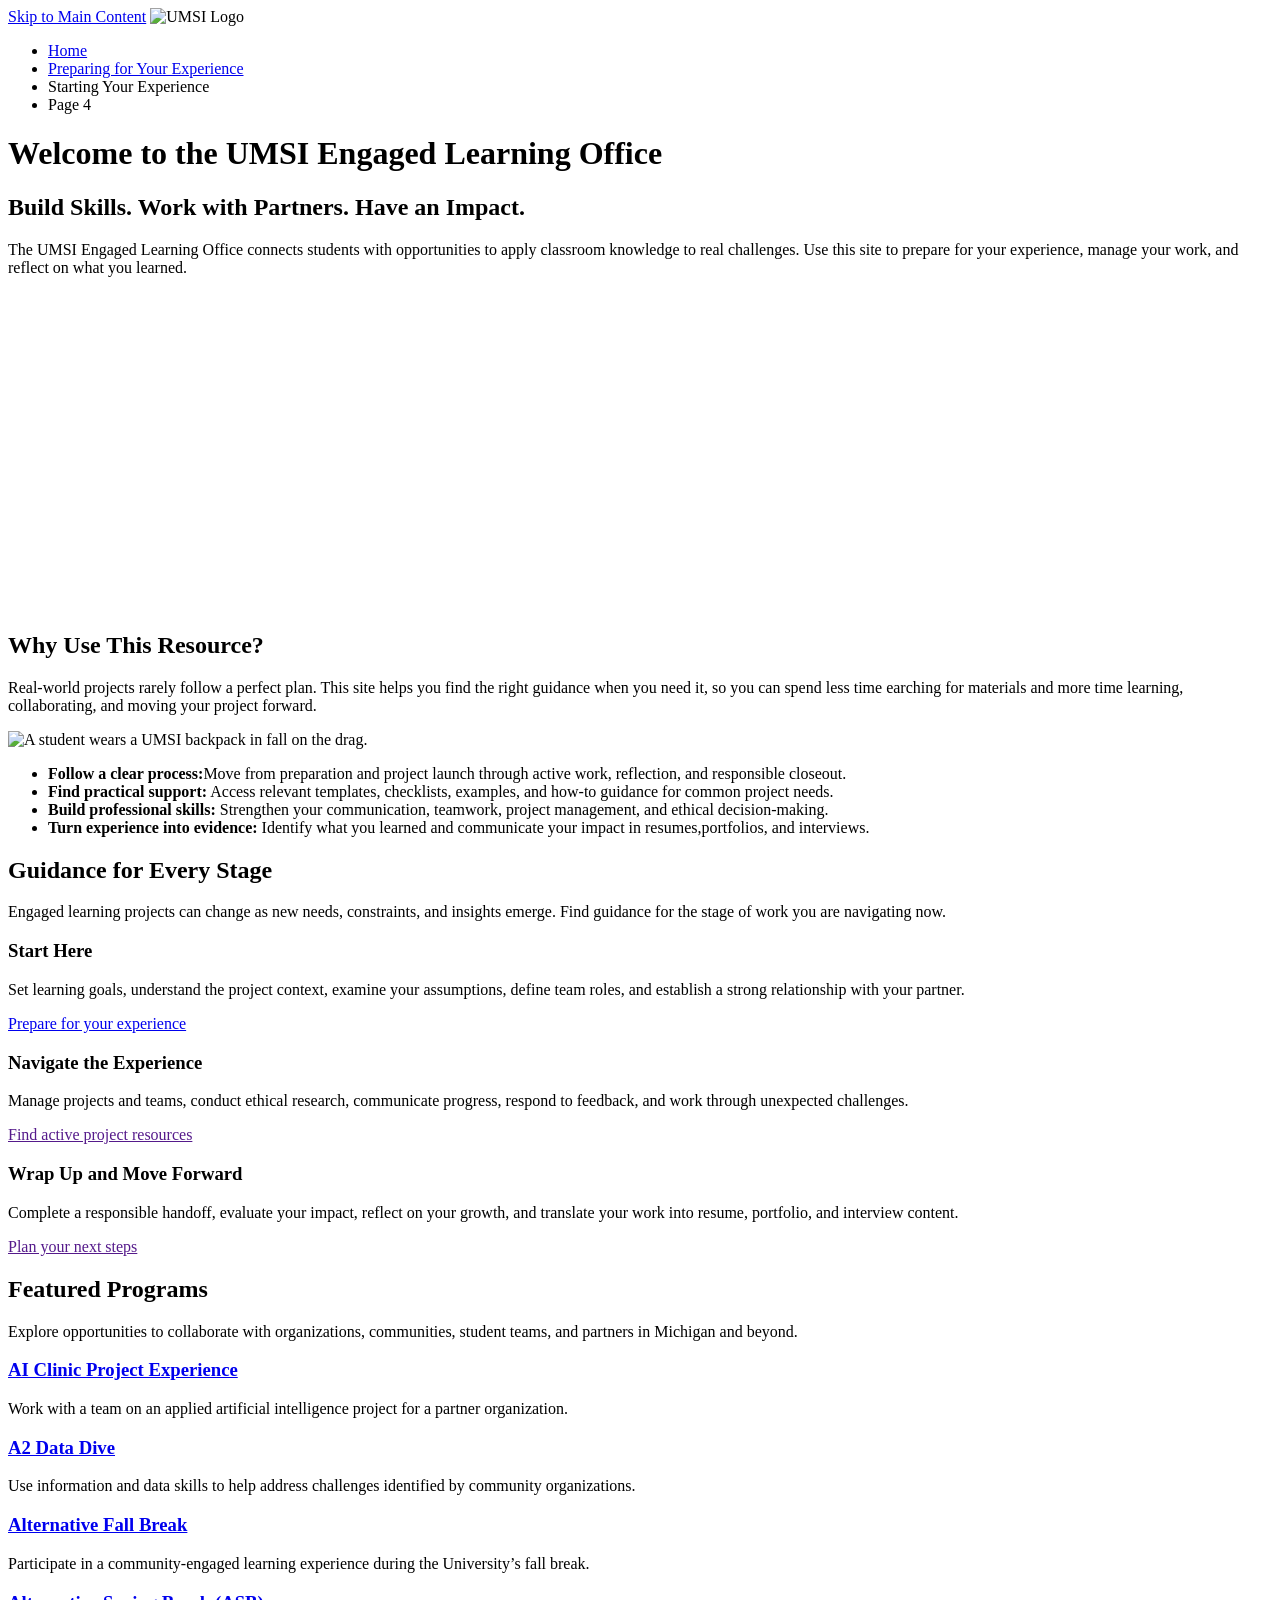
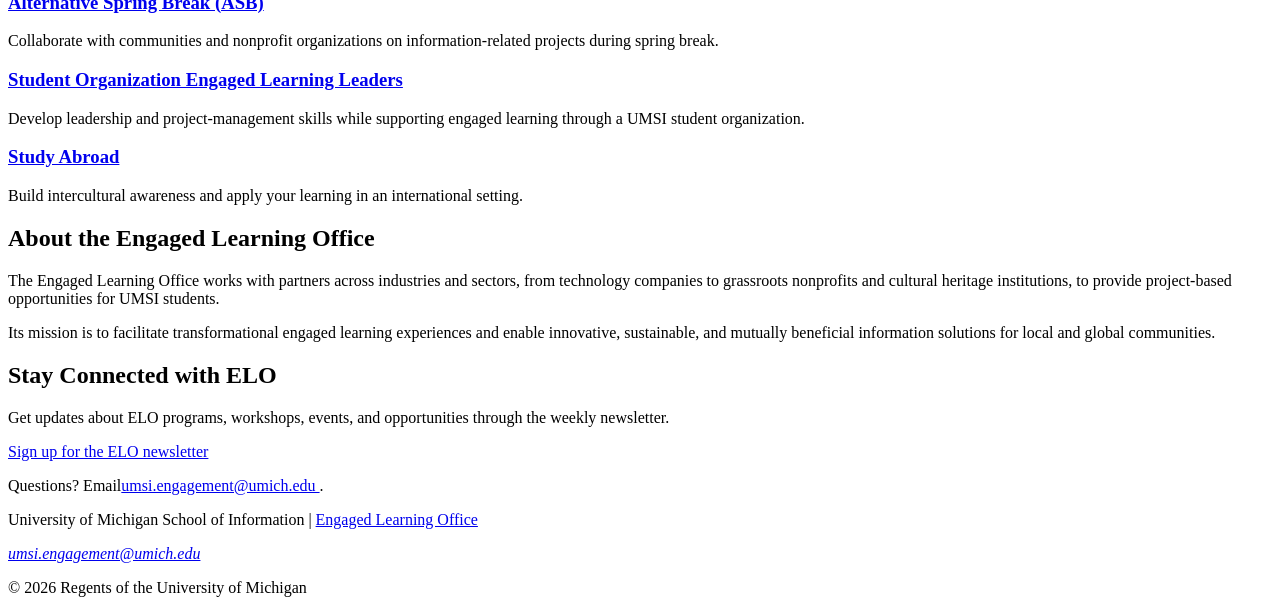
==== index.html @ b78139d1 "Add files via upload" ====
<!DOCTYPE html>
<html lang="en">
<head>
    <meta charset="UTF-8">
    <meta name="viewport" content="width=device-width, initial-scale=1.0">
    <title>Engaged Learning Resources | UMSI</title>

</head>
<body>

    <header>
  <a href = "#main">Skip to Main Content</a>
        <img src="images/UMSI_signature_vertical_informal_solidblue.jpg" alt="UMSI Logo">
        <nav>
            <ul>
                <li><a href = "index.html">Home</a></li>
                <li><a href = "prep.html">Preparing for Your Experience</a></li>
                <li><a>Starting Your Experience</a></li>
                <li><a>Page 4</a></li>
            </ul>
        </nav>
    <h1>Welcome to the UMSI Engaged Learning Office</h1>

    </header>
    <main id="main">
    <section>
      <h2>Build Skills. Work with Partners. Have an Impact.</h2>
      <p>
       The UMSI Engaged Learning Office connects students with opportunities to apply classroom knowledge to real challenges. Use this site to prepare for your experience, manage your work, and reflect on what you learned.
      </p>

      <iframe width="560px" height="315px" src="https://www.youtube.com/embed/81ZO9RfIJEQ?si=tBp82YWZMl1u7CVS" title="YouTube video player" frameborder="0" allow="accelerometer; autoplay; clipboard-write; encrypted-media; gyroscope; picture-in-picture; web-share" referrerpolicy="strict-origin-when-cross-origin" allowfullscreen></iframe>
         <!-- Note: this iframe might cause an Axe ARIA error - that's not on you that's on YouTube! -->
    </section>

<section>
    <h2>Why Use This Resource?</h2>

    <p>Real-world projects rarely follow a perfect plan. This site helps you find the right guidance when you need it, so you can spend less time earching for materials and more time learning, collaborating, and moving your project forward.
    </p>
        <img src="images/UMSI_CampusFall_UMSIBackpack_02.jpg" alt="A student wears a UMSI backpack in fall on the drag.">
    <ul>
        <li><strong>Follow a clear process:</strong>Move from preparation and project launch through active work, reflection, and responsible closeout.</li>
        <li><strong>Find practical support:</strong> Access relevant templates, checklists, examples, and how-to guidance for common project needs.</li>
        <li><strong>Build professional skills:</strong> Strengthen your communication, teamwork, project management, and ethical decision-making.</li>
        <li><strong>Turn experience into evidence:</strong> Identify what you learned and communicate your impact in resumes,portfolios, and interviews.</li>
    </ul>
</section>

 <section>
    <h2>Guidance for Every Stage</h2>
    <p>Engaged learning projects can change as new needs, constraints, and insights emerge. Find guidance for the stage of work you are navigating <srong>now.</strong></p>
    <article>
      <h3>Start Here</h3>
      <p>Set learning goals, understand the project context, examine your assumptions, define team roles, and establish a strong relationship with your partner.</p>
      <a href="prep.html">Prepare for your experience</a>
    </article>

    <article>
      <h3>Navigate the Experience</h3>
      <p>Manage projects and teams, conduct ethical research, communicate progress, respond to feedback, and work through unexpected challenges.</p>
      <a href="">Find active project resources</a>
    </article>

    <article>
      <h3>Wrap Up and Move Forward</h3>
      <p>Complete a responsible handoff, evaluate your impact, reflect on your growth, and translate your work into resume, portfolio, and interview content.</p>
      <a href="">Plan your next steps</a>
    </article>
  </section>

   <section>
    <h2>Featured Programs</h2>
    <p>Explore opportunities to collaborate with organizations, communities, student teams, and partners in Michigan and beyond.</p>
    <article>
    <h3><a href="https://mcompass.umich.edu/_portal/tds-program-brochure?programid=12810">AI Clinic Project Experience</a></h3>
    <p>Work with a team on an applied artificial intelligence project for a partner organization.</p>
    </article>

    <article>
    <h3><a href="https://mcompass.umich.edu/_portal/tds-program-brochure?programid=12556">A2 Data Dive</a></h3>
    <p>Use information and data skills to help address challenges identified by community organizations.</p>
    </article>

     <article>
      <h3><a href="https://mcompass.umich.edu/_portal/tds-program-brochure?programid=11297">Alternative Fall Break</a></h3>
      <p>Participate in a community-engaged learning experience during the University’s fall break.</p>
    </article>

    <article>
      <h3><a href="https://mcompass.umich.edu/_portal/tds-program-brochure?programid=10621">Alternative Spring Break (ASB)</a></h3>
       <p>Collaborate with communities and nonprofit organizations on information-related projects during spring break.</p>
    </article>

    <article>
      <h3><a href="https://mcompass.umich.edu/_portal/tds-program-brochure?programid=12294">Student Organization Engaged Learning Leaders</a></h3>
       <p>Develop leadership and project-management skills while supporting engaged learning through a UMSI student organization.</p>
    </article>

    <article>
      <h3><a href="https://www.si.umich.edu/student-life/study-abroad">Study Abroad</a></h3>
      <p>Build intercultural awareness and apply your learning in an international setting. </p>
    </article>
   </section>
  <section>
    <h2>About the Engaged Learning Office</h2>
    <p>The Engaged Learning Office works with partners across industries and sectors, from technology companies to grassroots nonprofits and cultural heritage institutions, to provide project-based opportunities for UMSI students.</p>
    <p>Its mission is to facilitate transformational engaged learning experiences and enable innovative, sustainable, and mutually beneficial information solutions for local and global communities.</p>
  </section>
  <aside>
    <h2>Stay Connected with ELO</h2>
    <p>Get updates about ELO programs, workshops, events, and opportunities through the weekly newsletter.</p>
    <div>
       <a href="https://umsi.info/elo-newsletter"> Sign up for the ELO newsletter</a>
    </div>
    <p>Questions? Email<a href="mailto:umsi.engagement@umich.edu">umsi.engagement@umich.edu </a>.</p>
  </aside>


        <!-- Content taken & modified from UMGPT with the prompt, "Write me a webpage of intro content to help meet the following requirements - this is for the home page": and then pasted in the client objectives & project requirements"
        UMGPT. (2026). UMGPT ( GPT-5.6 Sol September 7th version) [Large language model]. -->
    </main>
    <footer>
        <p>University of Michigan School of Information | <a href="https://www.si.umich.edu/programs/engaged-learning/about-engaged-learning-office">Engaged Learning Office </a></p>
      <address>
        <a href="mailto:umsi.engagement@umich.edu">umsi.engagement@umich.edu</a>
      </address>
      <p>&copy; 2026 Regents of the University of Michigan</p>
    </footer>
</body>
</html>
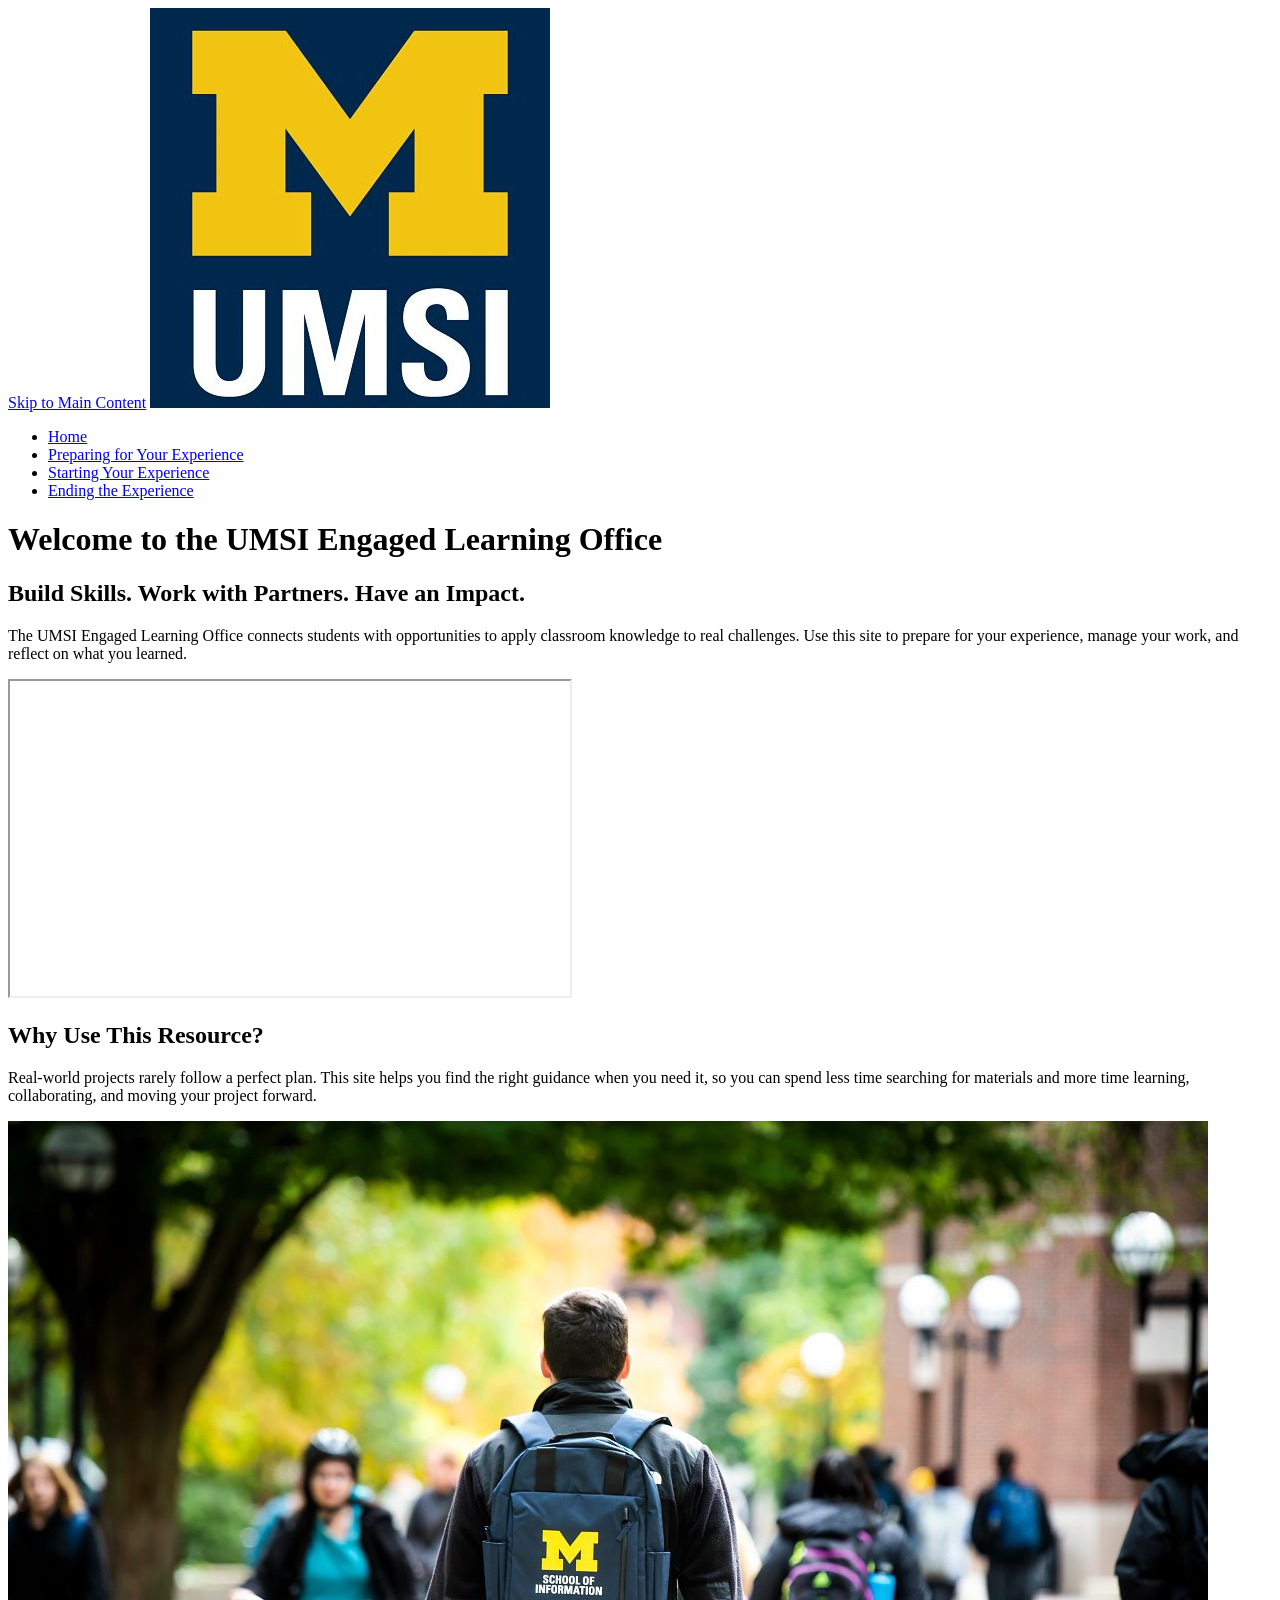
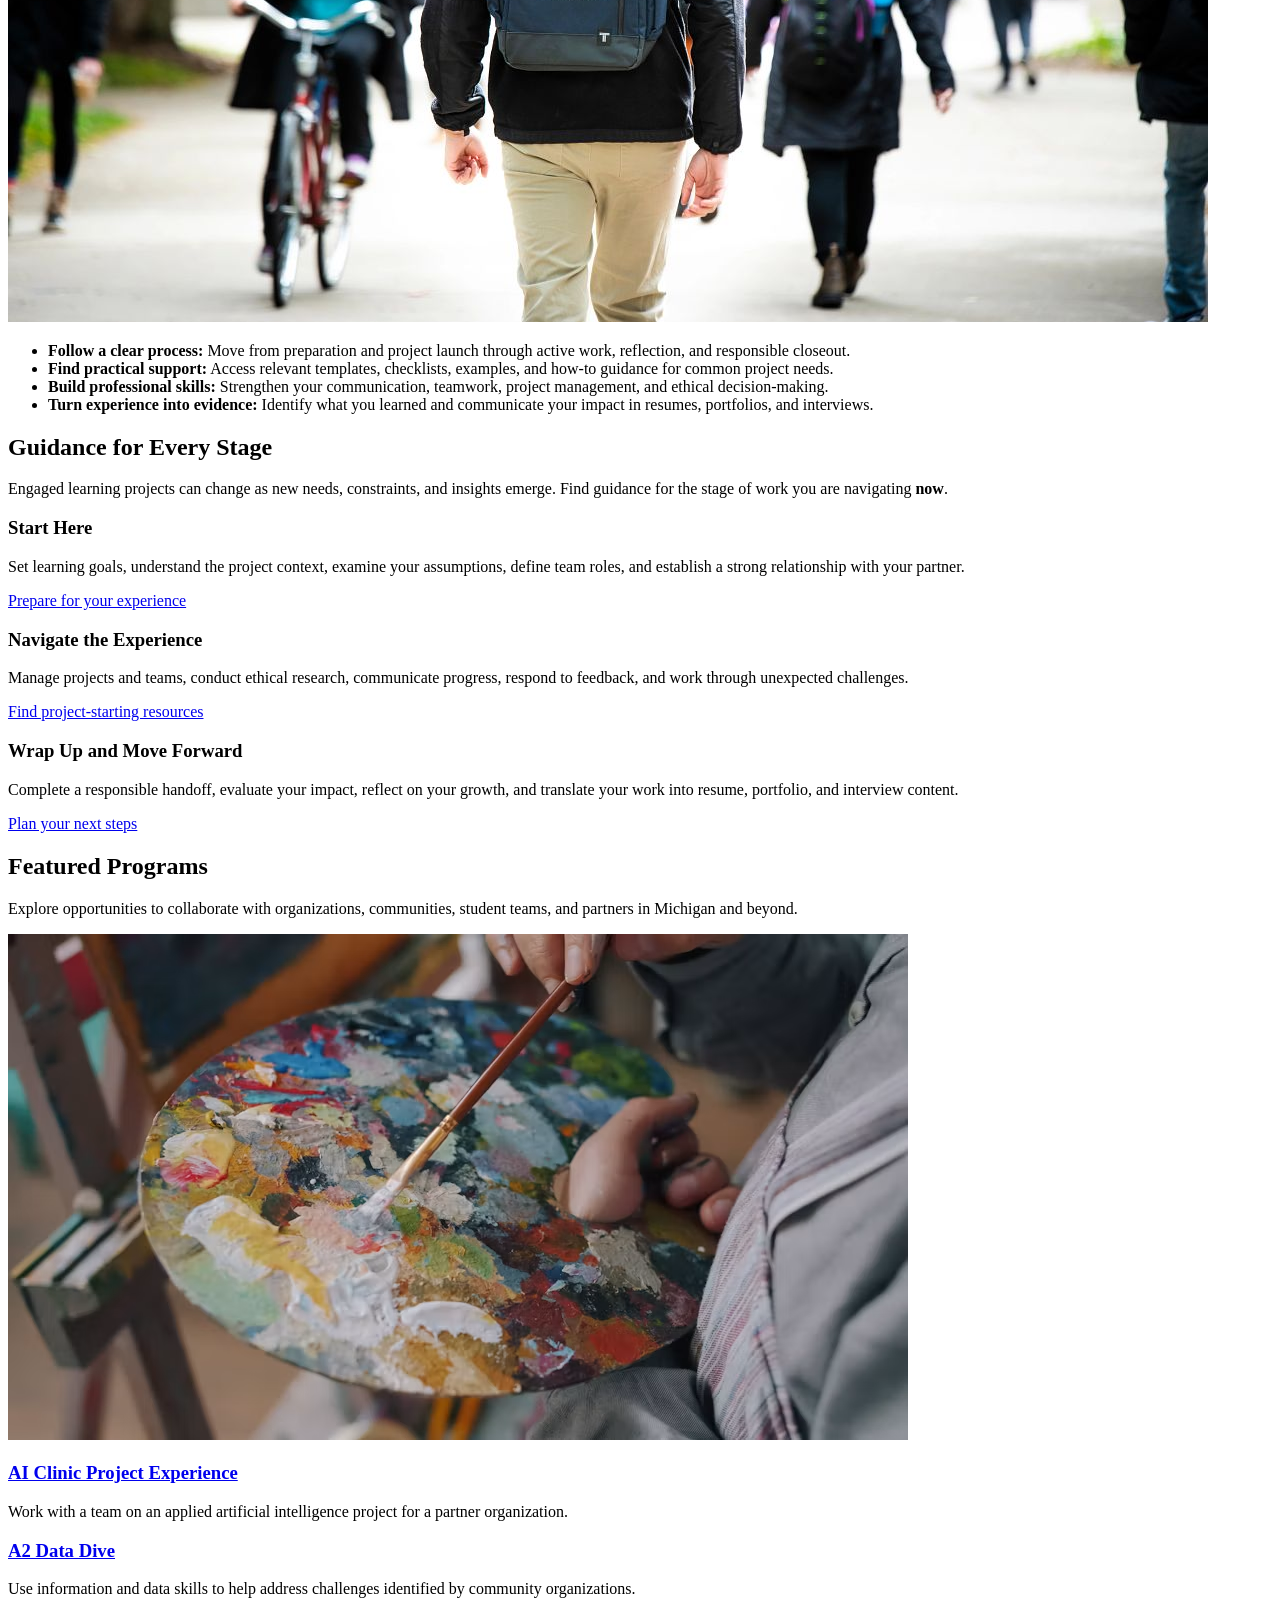
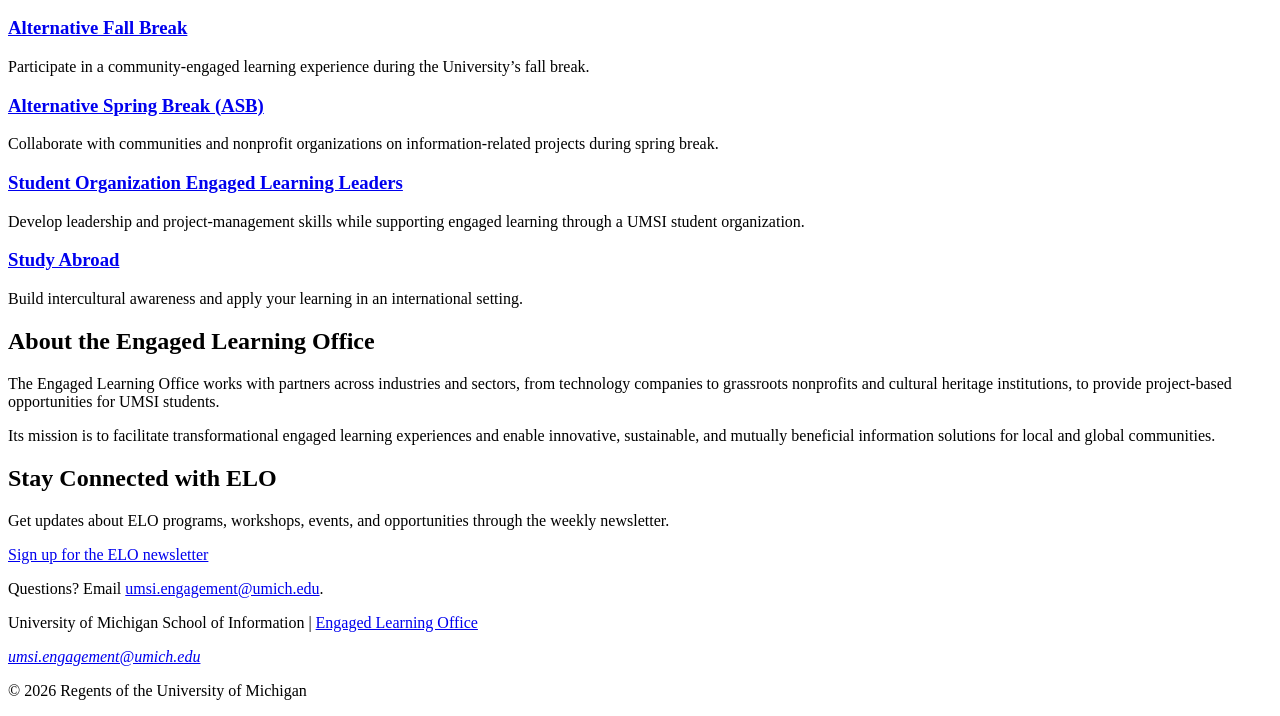
==== commit 8812de51: "Add files via upload" ====
--- a/index.html
+++ b/index.html
@@ -3,23 +3,23 @@
 <head>
     <meta charset="UTF-8">
     <meta name="viewport" content="width=device-width, initial-scale=1.0">
-    <title>Engaged Learning Resources | UMSI</title>
+    <title>My about-engaged-learning-office</title>
 
 </head>
 <body>
 
     <header>
-  <a href = "#main">Skip to Main Content</a>
-        <img src="images/UMSI_signature_vertical_informal_solidblue.jpg" alt="UMSI Logo">
-        <nav>
+        <a href="#main">Skip to Main Content</a>
+        <img src="images/UMSI_signature_vertical_informal_solidblue.jpg" alt="University of Michigan School of Information">
+        <nav aria-label="Primary navigation">
             <ul>
-                <li><a href = "index.html">Home</a></li>
-                <li><a href = "prep.html">Preparing for Your Experience</a></li>
-                <li><a>Starting Your Experience</a></li>
-                <li><a>Page 4</a></li>
+                <li><a href="index.html" aria-current="page">Home</a></li>
+                <li><a href="prep.html">Preparing for Your Experience</a></li>
+                <li><a href="starting.html">Starting Your Experience</a></li>
+                <li><a href="ending.html">Ending the Experience</a></li>
             </ul>
         </nav>
-    <h1>Welcome to the UMSI Engaged Learning Office</h1>
+        <h1>Welcome to the UMSI Engaged Learning Office</h1>
 
     </header>
     <main id="main">
@@ -29,27 +29,27 @@
        The UMSI Engaged Learning Office connects students with opportunities to apply classroom knowledge to real challenges. Use this site to prepare for your experience, manage your work, and reflect on what you learned.
       </p>
 
-      <iframe width="560px" height="315px" src="https://www.youtube.com/embed/81ZO9RfIJEQ?si=tBp82YWZMl1u7CVS" title="YouTube video player" frameborder="0" allow="accelerometer; autoplay; clipboard-write; encrypted-media; gyroscope; picture-in-picture; web-share" referrerpolicy="strict-origin-when-cross-origin" allowfullscreen></iframe>
+      <iframe width="560" height="315" src="https://www.youtube.com/embed/81ZO9RfIJEQ?si=tBp82YWZMl1u7CVS" title="Introduction to engaged learning at UMSI" allow="accelerometer; autoplay; clipboard-write; encrypted-media; gyroscope; picture-in-picture; web-share" referrerpolicy="strict-origin-when-cross-origin" loading="lazy" allowfullscreen></iframe>
          <!-- Note: this iframe might cause an Axe ARIA error - that's not on you that's on YouTube! -->
     </section>
 
 <section>
     <h2>Why Use This Resource?</h2>
 
-    <p>Real-world projects rarely follow a perfect plan. This site helps you find the right guidance when you need it, so you can spend less time earching for materials and more time learning, collaborating, and moving your project forward.
+    <p>Real-world projects rarely follow a perfect plan. This site helps you find the right guidance when you need it, so you can spend less time searching for materials and more time learning, collaborating, and moving your project forward.
     </p>
-        <img src="images/UMSI_CampusFall_UMSIBackpack_02.jpg" alt="A student wears a UMSI backpack in fall on the drag.">
+        <img src="images/UMSI_CampusFall_UMSIBackpack_02.jpg" alt="A student wearing a UMSI backpack walks through campus in the fall.">
     <ul>
-        <li><strong>Follow a clear process:</strong>Move from preparation and project launch through active work, reflection, and responsible closeout.</li>
+        <li><strong>Follow a clear process:</strong> Move from preparation and project launch through active work, reflection, and responsible closeout.</li>
         <li><strong>Find practical support:</strong> Access relevant templates, checklists, examples, and how-to guidance for common project needs.</li>
         <li><strong>Build professional skills:</strong> Strengthen your communication, teamwork, project management, and ethical decision-making.</li>
-        <li><strong>Turn experience into evidence:</strong> Identify what you learned and communicate your impact in resumes,portfolios, and interviews.</li>
+        <li><strong>Turn experience into evidence:</strong> Identify what you learned and communicate your impact in resumes, portfolios, and interviews.</li>
     </ul>
 </section>
 
  <section>
     <h2>Guidance for Every Stage</h2>
-    <p>Engaged learning projects can change as new needs, constraints, and insights emerge. Find guidance for the stage of work you are navigating <srong>now.</strong></p>
+    <p>Engaged learning projects can change as new needs, constraints, and insights emerge. Find guidance for the stage of work you are navigating <strong>now</strong>.</p>
     <article>
       <h3>Start Here</h3>
       <p>Set learning goals, understand the project context, examine your assumptions, define team roles, and establish a strong relationship with your partner.</p>
@@ -59,19 +59,20 @@
     <article>
       <h3>Navigate the Experience</h3>
       <p>Manage projects and teams, conduct ethical research, communicate progress, respond to feedback, and work through unexpected challenges.</p>
-      <a href="">Find active project resources</a>
+      <a href="starting.html">Find project-starting resources</a>
     </article>
 
     <article>
       <h3>Wrap Up and Move Forward</h3>
       <p>Complete a responsible handoff, evaluate your impact, reflect on your growth, and translate your work into resume, portfolio, and interview content.</p>
-      <a href="">Plan your next steps</a>
+      <a href="ending.html">Plan your next steps</a>
     </article>
   </section>
 
    <section>
     <h2>Featured Programs</h2>
     <p>Explore opportunities to collaborate with organizations, communities, student teams, and partners in Michigan and beyond.</p>
+    <img src="images/paint.png" alt="A person mixing colors on a painter's palette.">
     <article>
     <h3><a href="https://mcompass.umich.edu/_portal/tds-program-brochure?programid=12810">AI Clinic Project Experience</a></h3>
     <p>Work with a team on an applied artificial intelligence project for a partner organization.</p>
@@ -113,12 +114,13 @@
     <div>
        <a href="https://umsi.info/elo-newsletter"> Sign up for the ELO newsletter</a>
     </div>
-    <p>Questions? Email<a href="mailto:umsi.engagement@umich.edu">umsi.engagement@umich.edu </a>.</p>
+    <p>Questions? Email <a href="mailto:umsi.engagement@umich.edu">umsi.engagement@umich.edu</a>.</p>
   </aside>
 
 
         <!-- Content taken & modified from UMGPT with the prompt, "Write me a webpage of intro content to help meet the following requirements - this is for the home page": and then pasted in the client objectives & project requirements"
         UMGPT. (2026). UMGPT ( GPT-5.6 Sol September 7th version) [Large language model]. -->
+        <!-- Navigation, accessibility, and copy edits completed with assistance from OpenAI Codex (GPT-5), September 10, 2026. -->
     </main>
     <footer>
         <p>University of Michigan School of Information | <a href="https://www.si.umich.edu/programs/engaged-learning/about-engaged-learning-office">Engaged Learning Office </a></p>
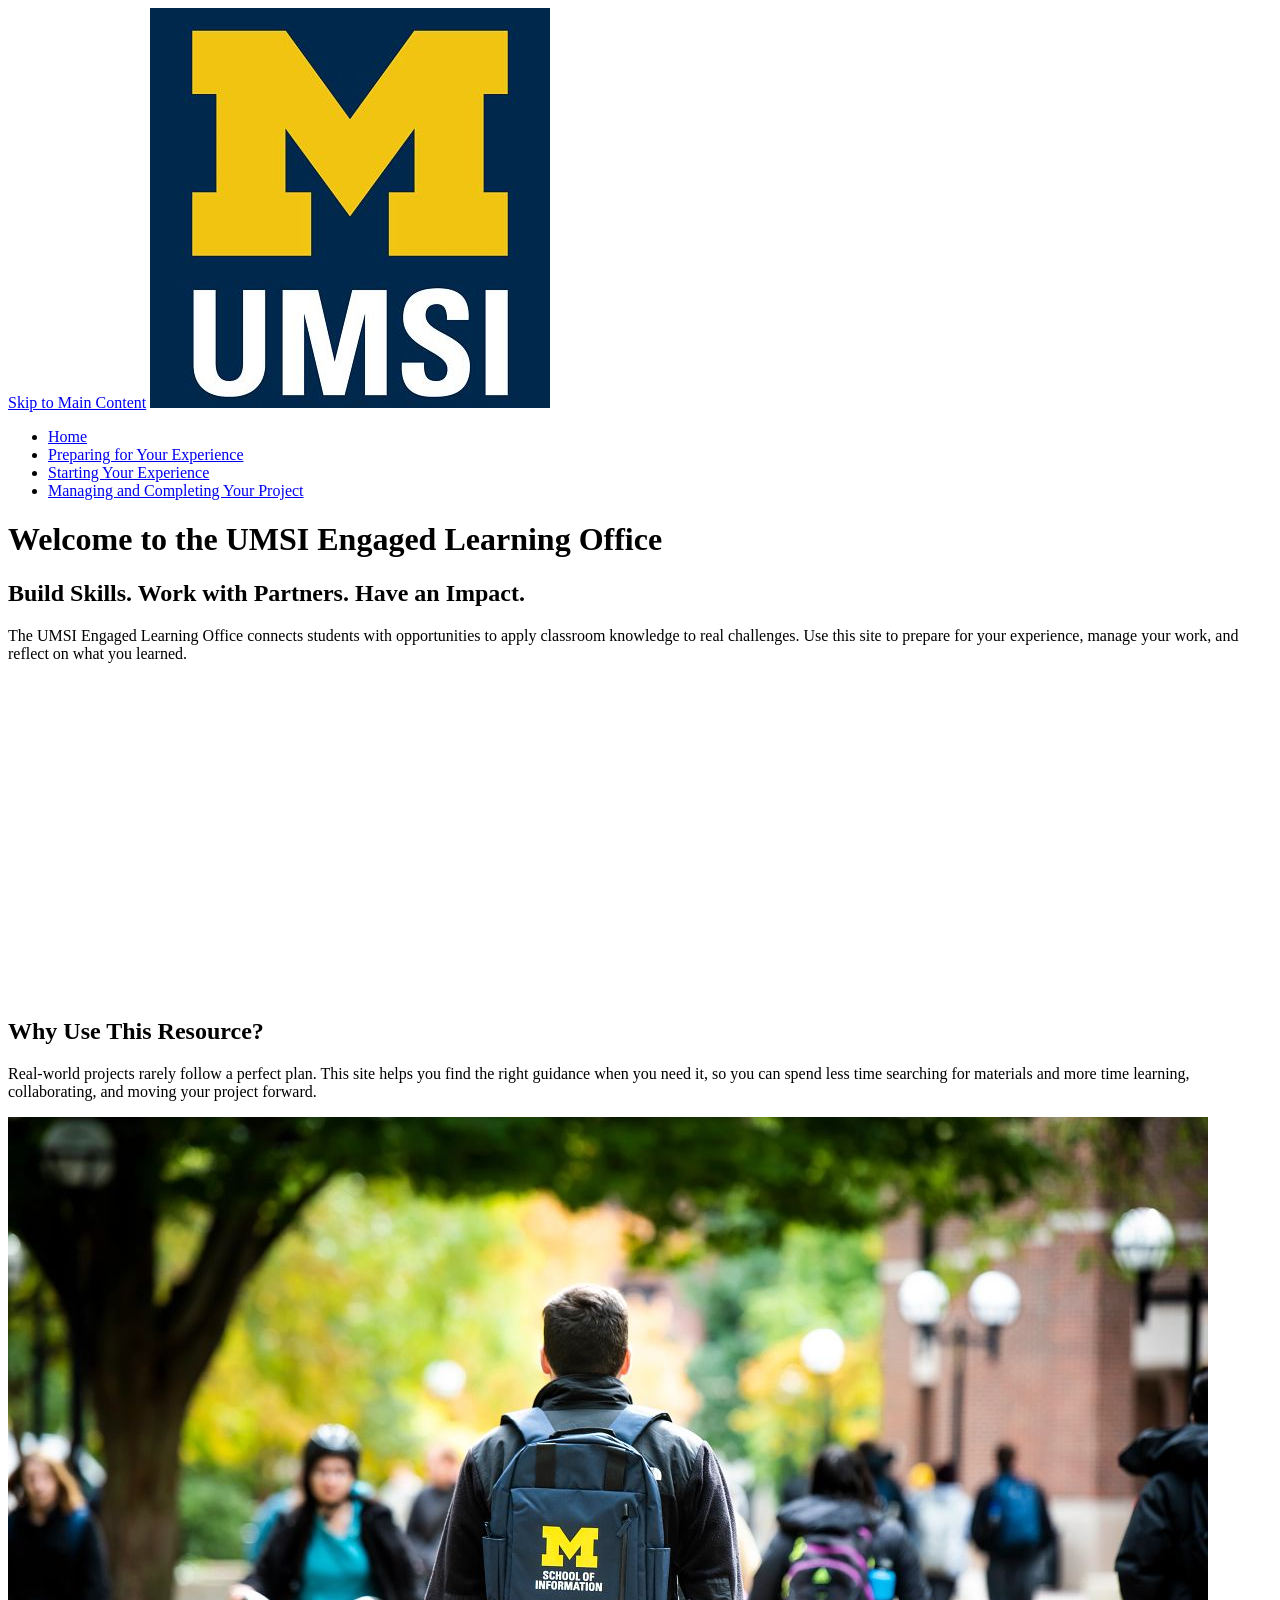
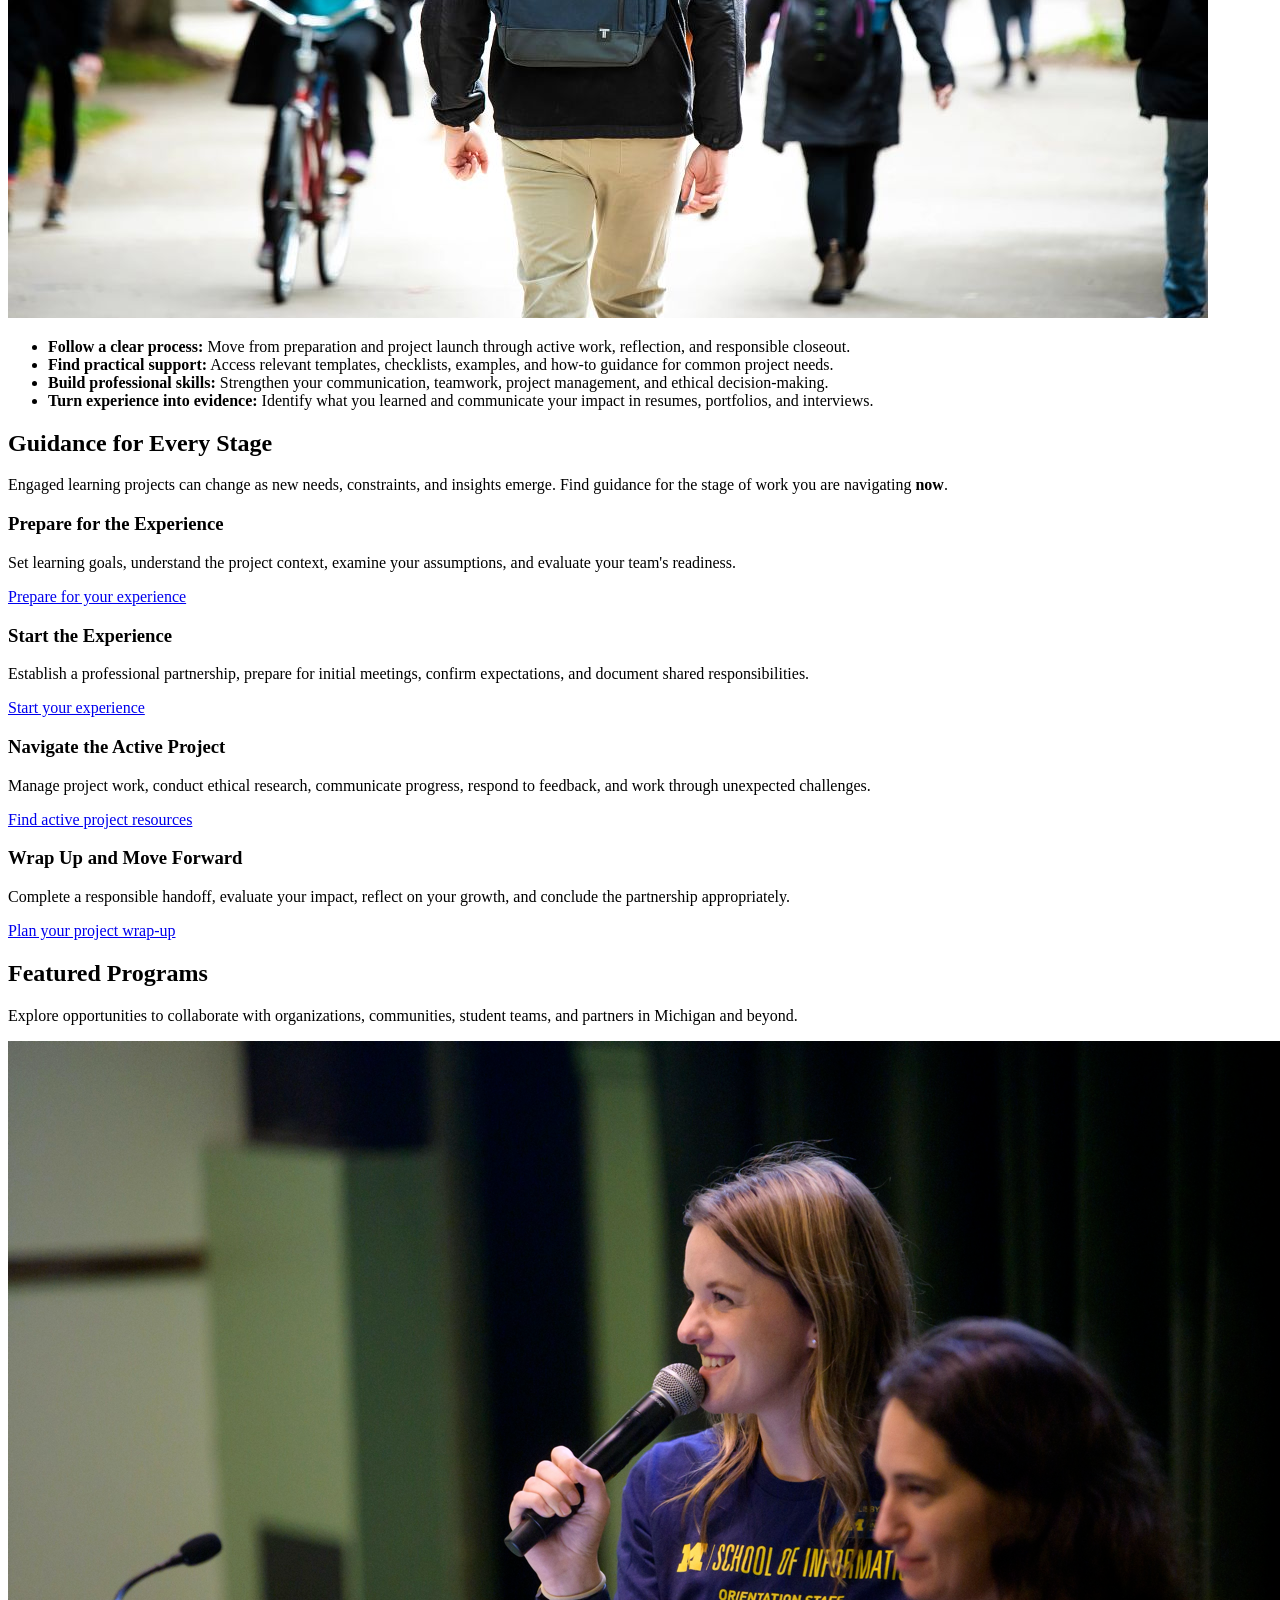
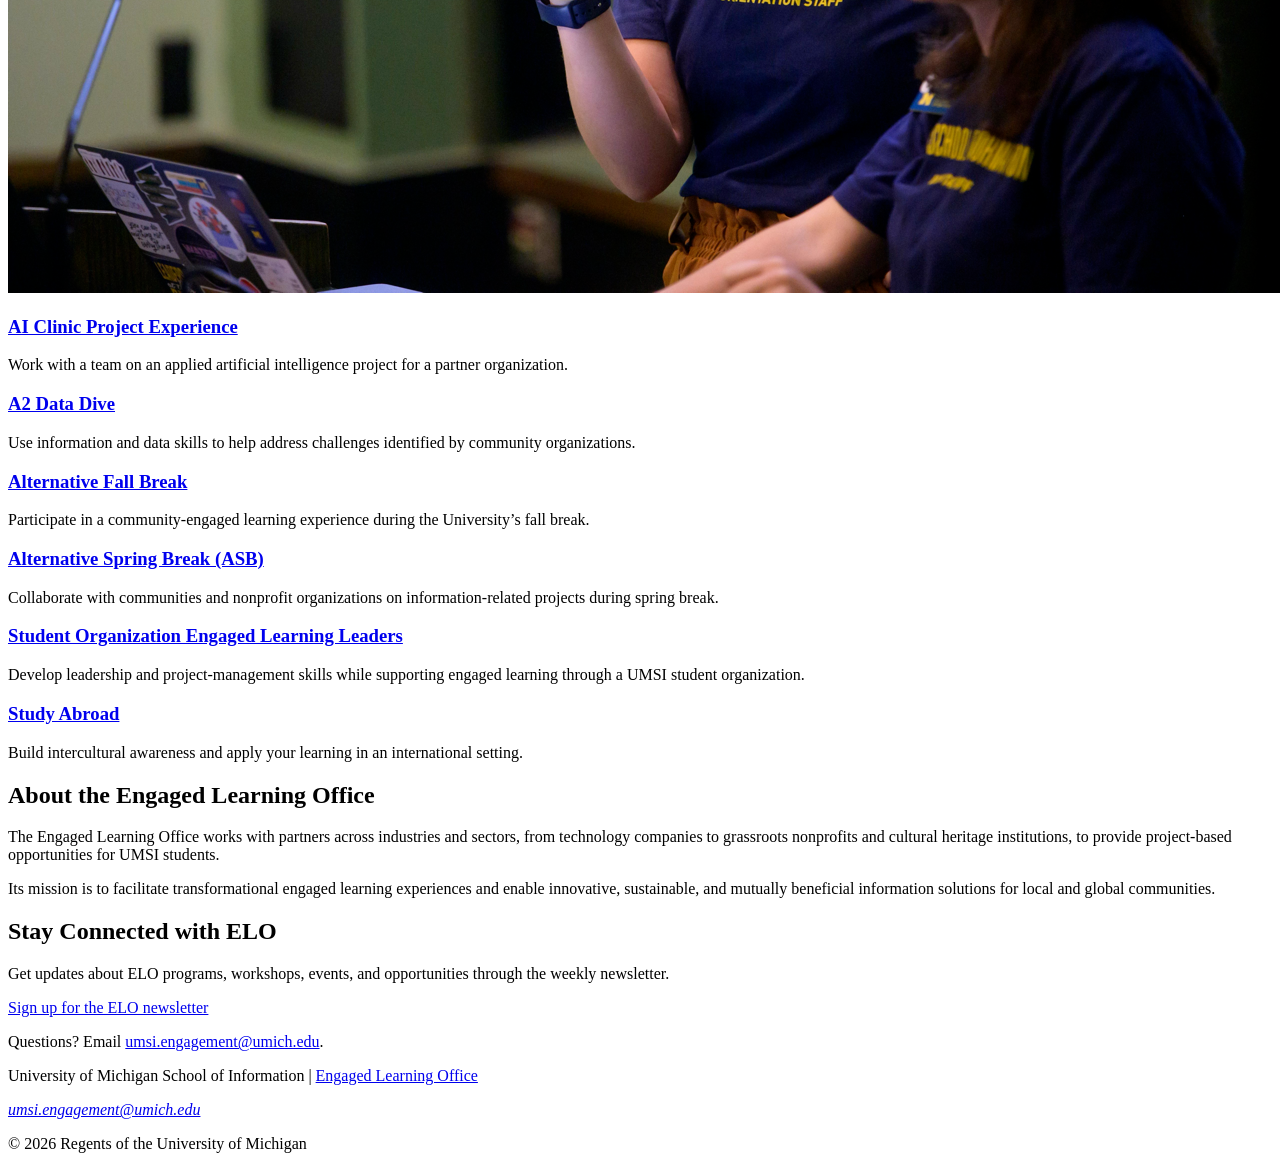
==== commit 393f7171: "Add files via upload" ====
--- a/index.html
+++ b/index.html
@@ -3,23 +3,23 @@
 <head>
     <meta charset="UTF-8">
     <meta name="viewport" content="width=device-width, initial-scale=1.0">
-    <title>My about-engaged-learning-office</title>
+    <title>Engaged Learning Resources | UMSI</title>
 
 </head>
 <body>
 
     <header>
-        <a href="#main">Skip to Main Content</a>
-        <img src="images/UMSI_signature_vertical_informal_solidblue.jpg" alt="University of Michigan School of Information">
-        <nav aria-label="Primary navigation">
+  <a href = "#main">Skip to Main Content</a>
+        <img src="images/UMSI_signature_vertical_informal_solidblue.jpg" alt="UMSI Logo">
+        <nav>
             <ul>
-                <li><a href="index.html" aria-current="page">Home</a></li>
-                <li><a href="prep.html">Preparing for Your Experience</a></li>
-                <li><a href="starting.html">Starting Your Experience</a></li>
-                <li><a href="ending.html">Ending the Experience</a></li>
+                <li><a href = "index.html">Home</a></li>
+                <li><a href = "prep.html">Preparing for Your Experience</a></li>
+                <li><a href = "start.html">Starting Your Experience</a></li>
+                <li><a href = "during.html">Managing and Completing Your Project</a></li>
             </ul>
         </nav>
-        <h1>Welcome to the UMSI Engaged Learning Office</h1>
+    <h1>Welcome to the UMSI Engaged Learning Office</h1>
 
     </header>
     <main id="main">
@@ -29,7 +29,7 @@
        The UMSI Engaged Learning Office connects students with opportunities to apply classroom knowledge to real challenges. Use this site to prepare for your experience, manage your work, and reflect on what you learned.
       </p>
 
-      <iframe width="560" height="315" src="https://www.youtube.com/embed/81ZO9RfIJEQ?si=tBp82YWZMl1u7CVS" title="Introduction to engaged learning at UMSI" allow="accelerometer; autoplay; clipboard-write; encrypted-media; gyroscope; picture-in-picture; web-share" referrerpolicy="strict-origin-when-cross-origin" loading="lazy" allowfullscreen></iframe>
+      <iframe width="560px" height="315px" src="https://www.youtube.com/embed/81ZO9RfIJEQ?si=tBp82YWZMl1u7CVS" title="YouTube video player" frameborder="0" allow="accelerometer; autoplay; clipboard-write; encrypted-media; gyroscope; picture-in-picture; web-share" referrerpolicy="strict-origin-when-cross-origin" allowfullscreen></iframe>
          <!-- Note: this iframe might cause an Axe ARIA error - that's not on you that's on YouTube! -->
     </section>
 
@@ -38,7 +38,7 @@
 
     <p>Real-world projects rarely follow a perfect plan. This site helps you find the right guidance when you need it, so you can spend less time searching for materials and more time learning, collaborating, and moving your project forward.
     </p>
-        <img src="images/UMSI_CampusFall_UMSIBackpack_02.jpg" alt="A student wearing a UMSI backpack walks through campus in the fall.">
+        <img src="images/UMSI_CampusFall_UMSIBackpack_02.jpg" alt="A student wears a UMSI backpack in fall on the drag.">
     <ul>
         <li><strong>Follow a clear process:</strong> Move from preparation and project launch through active work, reflection, and responsible closeout.</li>
         <li><strong>Find practical support:</strong> Access relevant templates, checklists, examples, and how-to guidance for common project needs.</li>
@@ -50,29 +50,39 @@
  <section>
     <h2>Guidance for Every Stage</h2>
     <p>Engaged learning projects can change as new needs, constraints, and insights emerge. Find guidance for the stage of work you are navigating <strong>now</strong>.</p>
-    <article>
-      <h3>Start Here</h3>
-      <p>Set learning goals, understand the project context, examine your assumptions, define team roles, and establish a strong relationship with your partner.</p>
-      <a href="prep.html">Prepare for your experience</a>
-    </article>
 
     <article>
-      <h3>Navigate the Experience</h3>
-      <p>Manage projects and teams, conduct ethical research, communicate progress, respond to feedback, and work through unexpected challenges.</p>
-      <a href="starting.html">Find project-starting resources</a>
-    </article>
+    <h3>Prepare for the Experience</h3>
+    <p>Set learning goals, understand the project context, examine your assumptions, and evaluate your team's readiness.</p>
+    <a href="prep.html">Prepare for your experience</a>
+  </article>
 
-    <article>
-      <h3>Wrap Up and Move Forward</h3>
-      <p>Complete a responsible handoff, evaluate your impact, reflect on your growth, and translate your work into resume, portfolio, and interview content.</p>
-      <a href="ending.html">Plan your next steps</a>
-    </article>
+  <article>
+    <h3>Start the Experience</h3>
+    <p>Establish a professional partnership, prepare for initial meetings, confirm expectations, and document shared responsibilities.</p>
+    <a href="start.html">Start your experience</a>
+  </article>
+
+  <article>
+    <h3>Navigate the Active Project</h3>
+    <p>Manage project work, conduct ethical research, communicate progress, respond to feedback, and work through unexpected challenges.</p>
+    <a href="during.html#active-project">Find active project resources</a>
+  </article>
+
+  <article>
+    <h3>Wrap Up and Move Forward</h3>
+    <p>Complete a responsible handoff, evaluate your impact, reflect on your growth, and conclude the partnership appropriately.</p>
+    <a href="during.html#project-wrap-up">Plan your project wrap-up</a>
+  </article>
   </section>
 
-   <section>
+   <section id="featured-programs">
     <h2>Featured Programs</h2>
     <p>Explore opportunities to collaborate with organizations, communities, student teams, and partners in Michigan and beyond.</p>
-    <img src="images/paint.png" alt="A person mixing colors on a painter's palette.">
+
+    <img src="images/featured_programs.png" alt="A UMSI member speaks at an event.">
+    <!-- Image alternative text was developed with OpenAI Codex after reviewing the selected images. OpenAI. (2026). Codex [Large language model]. -->
+
     <article>
     <h3><a href="https://mcompass.umich.edu/_portal/tds-program-brochure?programid=12810">AI Clinic Project Experience</a></h3>
     <p>Work with a team on an applied artificial intelligence project for a partner organization.</p>
@@ -117,10 +127,9 @@
     <p>Questions? Email <a href="mailto:umsi.engagement@umich.edu">umsi.engagement@umich.edu</a>.</p>
   </aside>
 
-
         <!-- Content taken & modified from UMGPT with the prompt, "Write me a webpage of intro content to help meet the following requirements - this is for the home page": and then pasted in the client objectives & project requirements"
         UMGPT. (2026). UMGPT ( GPT-5.6 Sol September 7th version) [Large language model]. -->
-        <!-- Navigation, accessibility, and copy edits completed with assistance from OpenAI Codex (GPT-5), September 10, 2026. -->
+
     </main>
     <footer>
         <p>University of Michigan School of Information | <a href="https://www.si.umich.edu/programs/engaged-learning/about-engaged-learning-office">Engaged Learning Office </a></p>
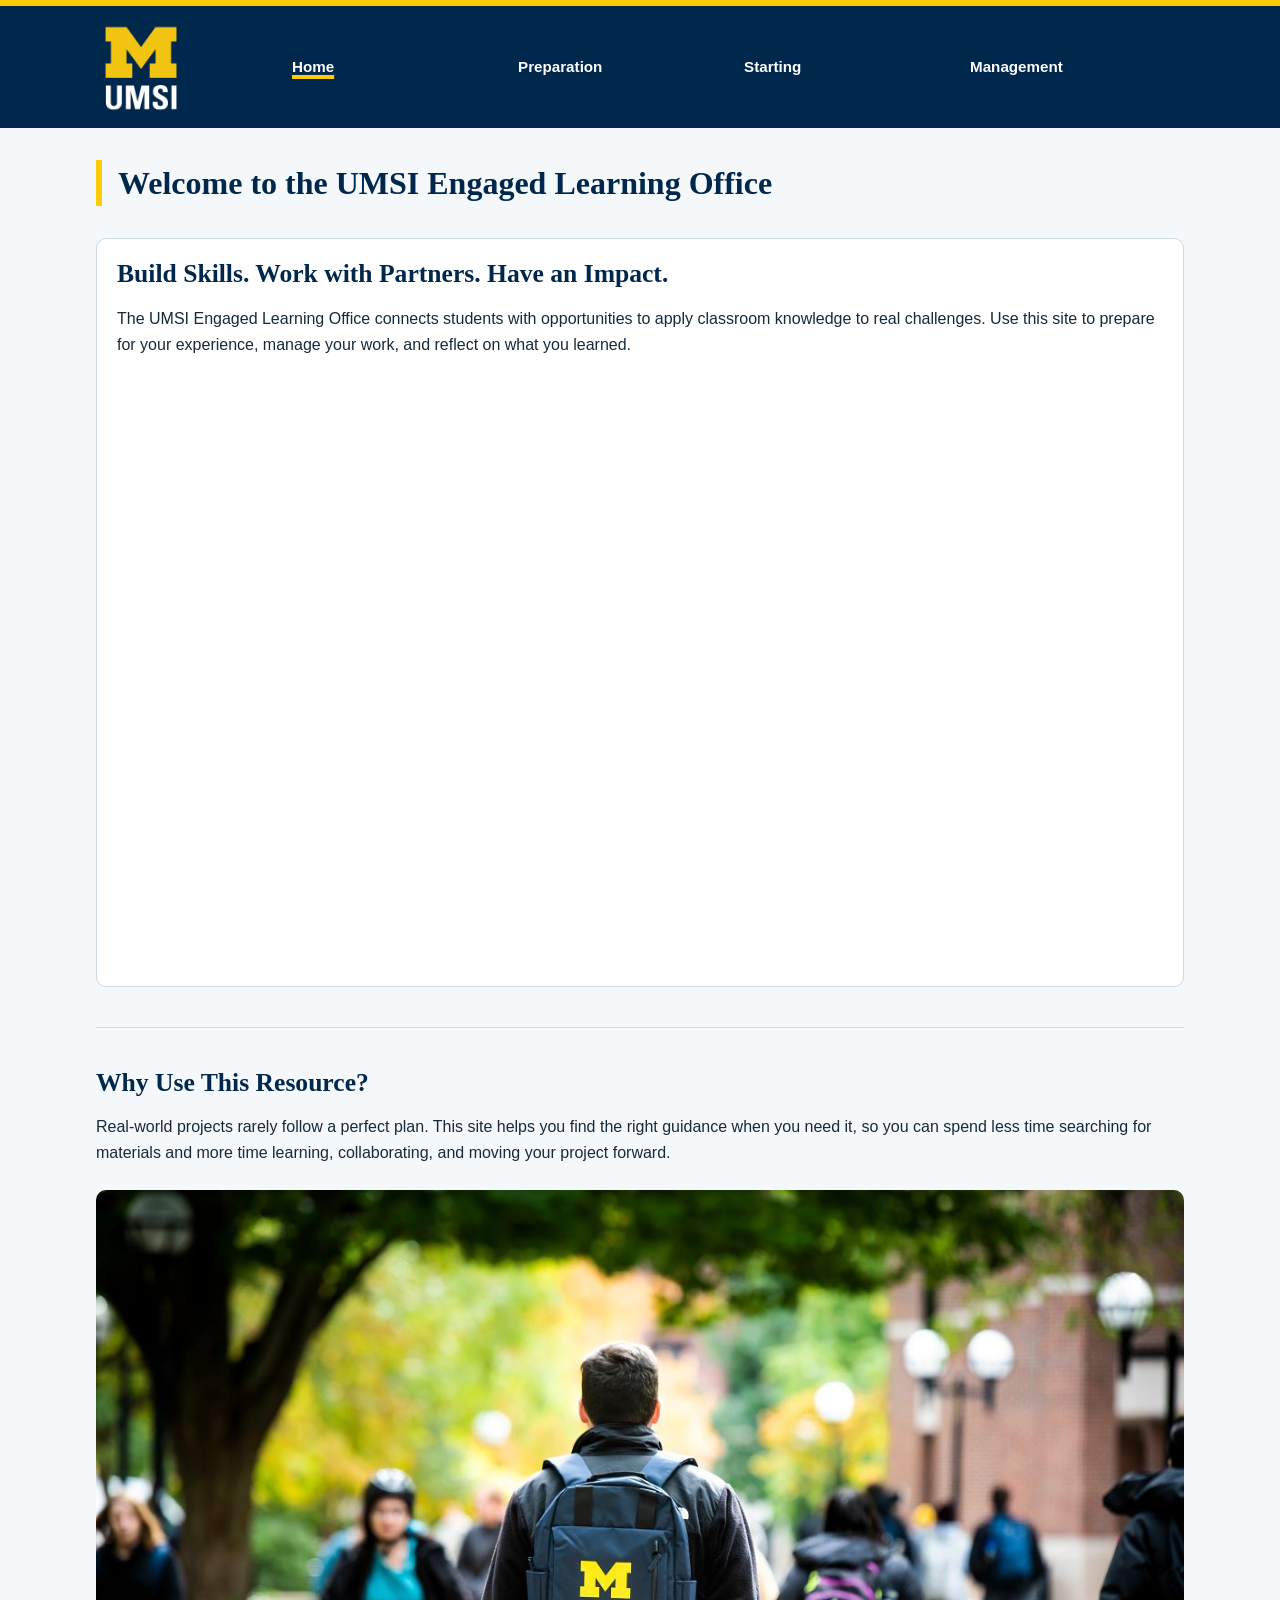
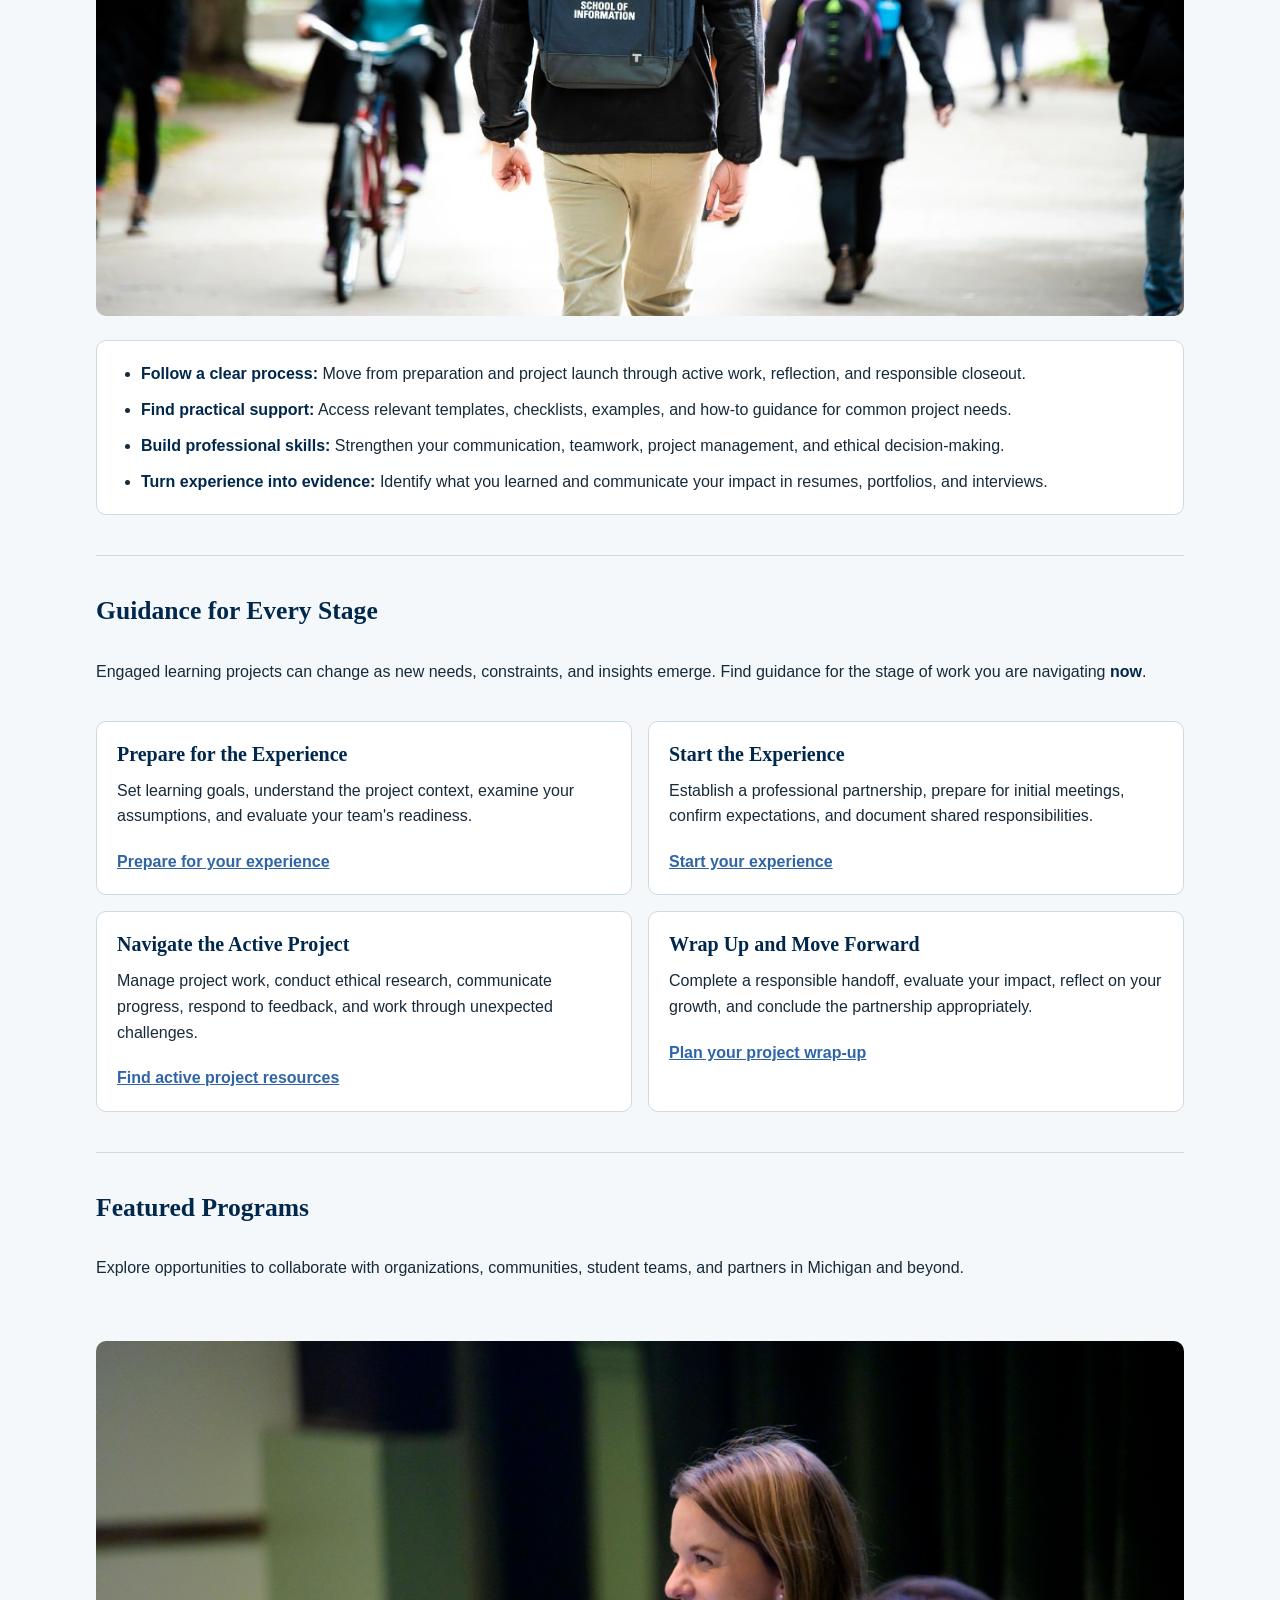
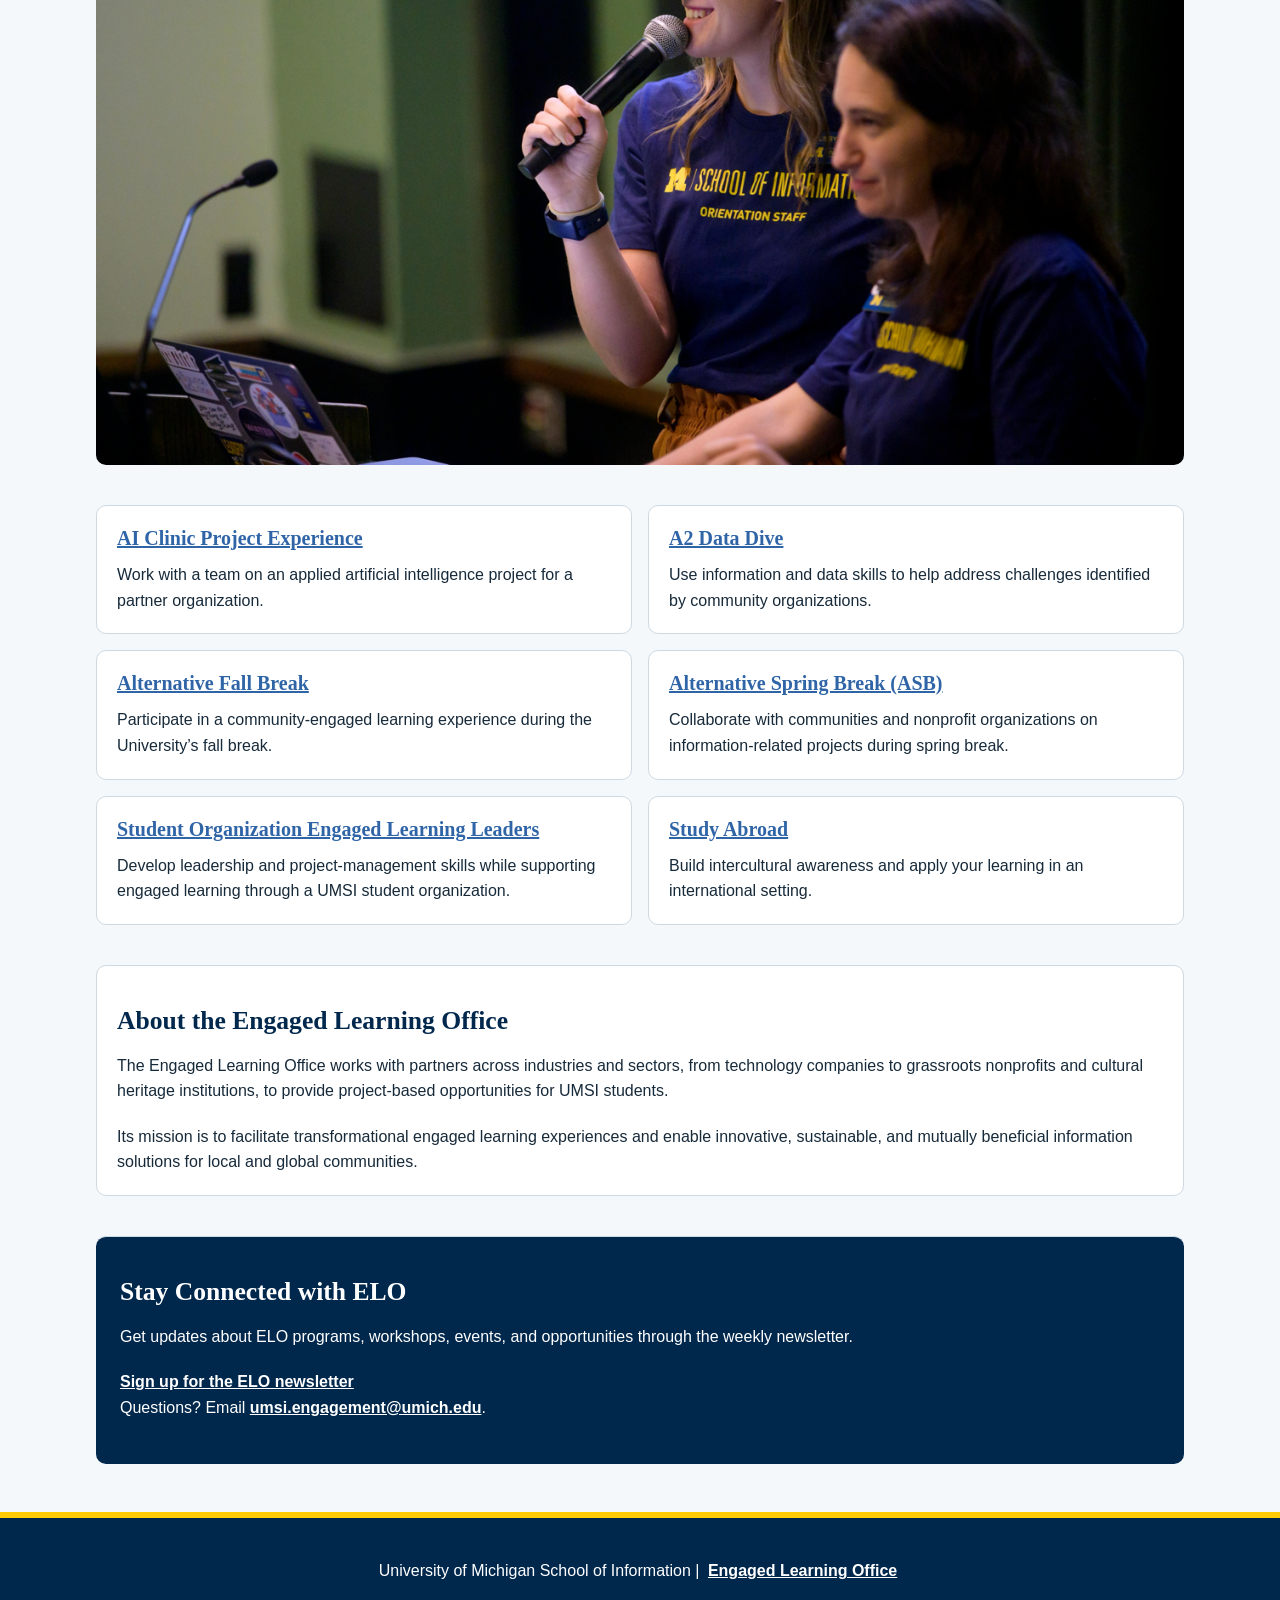
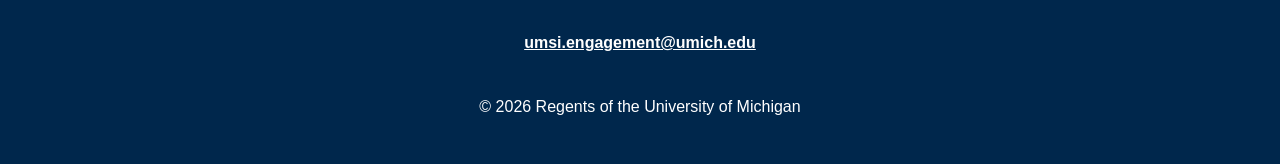
==== commit 6c3edfbd: "Add files via upload" ====
--- a/index.html
+++ b/index.html
@@ -4,32 +4,36 @@
     <meta charset="UTF-8">
     <meta name="viewport" content="width=device-width, initial-scale=1.0">
     <title>Engaged Learning Resources | UMSI</title>
+    <link rel="icon" href="images/UMSI_signature_vertical_informal_solidblue.jpg" type="image/jpeg">
+    <link rel="stylesheet" href="css/html5reset.css">
+    <link rel="stylesheet" href="css/style.css">
 
 </head>
 <body>
 
-    <header>
-  <a href = "#main">Skip to Main Content</a>
-        <img src="images/UMSI_signature_vertical_informal_solidblue.jpg" alt="UMSI Logo">
-        <nav>
+    <header class="site-header">
+        <a class="skip-link" href = "#main">Skip to Main Content</a>
+        <div class="header-inner">
+        <img class="site-logo" src="images/UMSI_signature_vertical_informal_solidblue.jpg" alt="UMSI Logo">
+        <nav class="site-nav" aria-label="Primary navigation">
             <ul>
-                <li><a href = "index.html">Home</a></li>
-                <li><a href = "prep.html">Preparing for Your Experience</a></li>
-                <li><a href = "start.html">Starting Your Experience</a></li>
-                <li><a href = "during.html">Managing and Completing Your Project</a></li>
+                <li><a href = "index.html" aria-current="page">Home</a></li>
+                <li><a href = "prep.html">Preparation</a></li>
+                <li><a href = "start.html">Starting</a></li>
+                <li><a href = "during.html">Management</a></li>
             </ul>
         </nav>
-    <h1>Welcome to the UMSI Engaged Learning Office</h1>
-
+        </div>
     </header>
-    <main id="main">
-    <section>
+    <main class="main-content" id="main">
+    <h1 class="page-title">Welcome to the UMSI Engaged Learning Office</h1>
+    <section class="card video-intro">
       <h2>Build Skills. Work with Partners. Have an Impact.</h2>
       <p>
        The UMSI Engaged Learning Office connects students with opportunities to apply classroom knowledge to real challenges. Use this site to prepare for your experience, manage your work, and reflect on what you learned.
       </p>
 
-      <iframe width="560px" height="315px" src="https://www.youtube.com/embed/81ZO9RfIJEQ?si=tBp82YWZMl1u7CVS" title="YouTube video player" frameborder="0" allow="accelerometer; autoplay; clipboard-write; encrypted-media; gyroscope; picture-in-picture; web-share" referrerpolicy="strict-origin-when-cross-origin" allowfullscreen></iframe>
+      <iframe width="560" height="315" src="https://www.youtube.com/embed/81ZO9RfIJEQ?si=tBp82YWZMl1u7CVS" title="YouTube video player" allow="accelerometer; autoplay; clipboard-write; encrypted-media; gyroscope; picture-in-picture; web-share" referrerpolicy="strict-origin-when-cross-origin" allowfullscreen></iframe>
          <!-- Note: this iframe might cause an Axe ARIA error - that's not on you that's on YouTube! -->
     </section>
 
@@ -39,7 +43,7 @@
     <p>Real-world projects rarely follow a perfect plan. This site helps you find the right guidance when you need it, so you can spend less time searching for materials and more time learning, collaborating, and moving your project forward.
     </p>
         <img src="images/UMSI_CampusFall_UMSIBackpack_02.jpg" alt="A student wears a UMSI backpack in fall on the drag.">
-    <ul>
+    <ul class="card content-list">
         <li><strong>Follow a clear process:</strong> Move from preparation and project launch through active work, reflection, and responsible closeout.</li>
         <li><strong>Find practical support:</strong> Access relevant templates, checklists, examples, and how-to guidance for common project needs.</li>
         <li><strong>Build professional skills:</strong> Strengthen your communication, teamwork, project management, and ethical decision-making.</li>
@@ -47,78 +51,78 @@
     </ul>
 </section>
 
- <section>
+ <section class="card-grid">
     <h2>Guidance for Every Stage</h2>
     <p>Engaged learning projects can change as new needs, constraints, and insights emerge. Find guidance for the stage of work you are navigating <strong>now</strong>.</p>
 
-    <article>
+    <article class="card">
     <h3>Prepare for the Experience</h3>
     <p>Set learning goals, understand the project context, examine your assumptions, and evaluate your team's readiness.</p>
     <a href="prep.html">Prepare for your experience</a>
   </article>
 
-  <article>
+  <article class="card">
     <h3>Start the Experience</h3>
     <p>Establish a professional partnership, prepare for initial meetings, confirm expectations, and document shared responsibilities.</p>
     <a href="start.html">Start your experience</a>
   </article>
 
-  <article>
+  <article class="card">
     <h3>Navigate the Active Project</h3>
     <p>Manage project work, conduct ethical research, communicate progress, respond to feedback, and work through unexpected challenges.</p>
     <a href="during.html#active-project">Find active project resources</a>
   </article>
 
-  <article>
+  <article class="card">
     <h3>Wrap Up and Move Forward</h3>
     <p>Complete a responsible handoff, evaluate your impact, reflect on your growth, and conclude the partnership appropriately.</p>
     <a href="during.html#project-wrap-up">Plan your project wrap-up</a>
   </article>
   </section>
 
-   <section id="featured-programs">
+   <section class="card-grid" id="featured-programs">
     <h2>Featured Programs</h2>
     <p>Explore opportunities to collaborate with organizations, communities, student teams, and partners in Michigan and beyond.</p>
 
     <img src="images/featured_programs.png" alt="A UMSI member speaks at an event.">
     <!-- Image alternative text was developed with OpenAI Codex after reviewing the selected images. OpenAI. (2026). Codex [Large language model]. -->
 
-    <article>
+    <article class="card">
     <h3><a href="https://mcompass.umich.edu/_portal/tds-program-brochure?programid=12810">AI Clinic Project Experience</a></h3>
     <p>Work with a team on an applied artificial intelligence project for a partner organization.</p>
     </article>
 
-    <article>
+    <article class="card">
     <h3><a href="https://mcompass.umich.edu/_portal/tds-program-brochure?programid=12556">A2 Data Dive</a></h3>
     <p>Use information and data skills to help address challenges identified by community organizations.</p>
     </article>
 
-     <article>
+     <article class="card">
       <h3><a href="https://mcompass.umich.edu/_portal/tds-program-brochure?programid=11297">Alternative Fall Break</a></h3>
       <p>Participate in a community-engaged learning experience during the University’s fall break.</p>
     </article>
 
-    <article>
+    <article class="card">
       <h3><a href="https://mcompass.umich.edu/_portal/tds-program-brochure?programid=10621">Alternative Spring Break (ASB)</a></h3>
        <p>Collaborate with communities and nonprofit organizations on information-related projects during spring break.</p>
     </article>
 
-    <article>
+    <article class="card">
       <h3><a href="https://mcompass.umich.edu/_portal/tds-program-brochure?programid=12294">Student Organization Engaged Learning Leaders</a></h3>
        <p>Develop leadership and project-management skills while supporting engaged learning through a UMSI student organization.</p>
     </article>
 
-    <article>
+    <article class="card">
       <h3><a href="https://www.si.umich.edu/student-life/study-abroad">Study Abroad</a></h3>
       <p>Build intercultural awareness and apply your learning in an international setting. </p>
     </article>
    </section>
-  <section>
+  <section class="card">
     <h2>About the Engaged Learning Office</h2>
     <p>The Engaged Learning Office works with partners across industries and sectors, from technology companies to grassroots nonprofits and cultural heritage institutions, to provide project-based opportunities for UMSI students.</p>
     <p>Its mission is to facilitate transformational engaged learning experiences and enable innovative, sustainable, and mutually beneficial information solutions for local and global communities.</p>
   </section>
-  <aside>
+  <aside class="contact-panel">
     <h2>Stay Connected with ELO</h2>
     <p>Get updates about ELO programs, workshops, events, and opportunities through the weekly newsletter.</p>
     <div>
@@ -131,7 +135,7 @@
         UMGPT. (2026). UMGPT ( GPT-5.6 Sol September 7th version) [Large language model]. -->
 
     </main>
-    <footer>
+    <footer class="site-footer">
         <p>University of Michigan School of Information | <a href="https://www.si.umich.edu/programs/engaged-learning/about-engaged-learning-office">Engaged Learning Office </a></p>
       <address>
         <a href="mailto:umsi.engagement@umich.edu">umsi.engagement@umich.edu</a>
--- a/css/style.css
+++ b/css/style.css
@@ -0,0 +1,305 @@
+body {
+    background-color: #f5f8fb;
+    color: #172a3a;
+    font-family: Arial, Helvetica, sans-serif;
+    font-size: clamp(0.9375rem, 0.9rem + 0.2vw, 1rem);
+    line-height: 1.6;
+}
+h1, h2, h3 {
+    color: #00274c;
+    font-family: Georgia, "Times New Roman", serif;
+    font-weight: bold;
+    line-height: 1.2;
+}
+h1 {
+    font-size: clamp(1.55rem, 1.35rem + 1vw, 2rem);
+}
+h2 {
+    font-size: clamp(1.3rem, 1.16rem + 0.7vw, 1.6rem);
+    margin-bottom: 1rem;
+}
+h3 {
+    font-size: clamp(1.1rem, 1.03rem + 0.35vw, 1.25rem);
+    margin-bottom: 0.75rem;
+}
+
+p, ul, ol, table {
+    margin-bottom: 1.25rem;
+}
+ul, ol {
+    padding-left: 1.5rem;
+}
+li {
+    margin-bottom: 0.65rem;
+}
+strong {
+    color: #00274c;
+}
+a {
+    color: #2f65a7;
+    font-weight: bold;
+    overflow-wrap: break-word;
+    text-decoration: underline;
+}
+a:hover {
+    color: #00274c;
+    text-decoration-thickness: 3px;
+}
+a:focus {
+    outline: 3px solid #ffcb05;
+    outline-offset: 3px;
+}
+img {
+    display: block;
+    height: auto;
+    max-width: 100%;
+}
+
+.skip-link {
+    background-color: #ffcb05;
+    color: #00274c;
+    left: 1rem;
+    padding: 0.75rem 1rem;
+    position: absolute;
+    top: -80px;
+    z-index: 1000;
+}
+.skip-link:focus {
+    top: 10px;
+}
+/* Source: https://webaim.org/techniques/skipnav/ */
+
+.site-header {
+    background-color: #00274c;
+    border-top: 6px solid #ffcb05;
+    padding: 1rem;
+    position: relative;
+}
+/* Source for U-M brand colors: https://brand.umich.edu/wp-content/uploads/2023/07/220021-U-M-Style-Guide-July2023.pdf */
+
+.header-inner {
+    align-items: center;
+    display: flex;
+    flex-wrap: wrap;
+    gap: 1rem;
+    justify-content: center;
+    margin: 0 auto;
+    max-width: 1088px;
+}
+.site-logo {
+    margin: 0;
+    width: 90px;
+}
+.site-nav {
+    flex: 1 1 50rem;
+    margin: 0 0 0 auto;
+    max-width: 56rem;
+}
+
+.site-nav ul {
+    display: grid;
+    gap: 0.5rem;
+    grid-template-columns: repeat(4, 1fr);
+    list-style: none;
+    margin: 0;
+    padding: 0;
+}
+/* Source: https://developer.mozilla.org/en-US/docs/Web/CSS/grid-template-columns */
+
+.site-nav li {
+    margin: 0;
+}
+.site-nav a {
+    align-items: center;
+    color: #ffffff;
+    display: flex;
+    font-size: clamp(0.78rem, 0.64rem + 0.65vw, 0.95rem);
+    justify-content: center;
+    justify-self: center;
+    min-height: 44px;
+    padding: 0.35rem 0.25rem;
+    text-align: center;
+    text-decoration-color: transparent;
+    text-decoration-line: underline;
+    text-decoration-thickness: 4px;
+    text-underline-offset: 0.2rem;
+    white-space: nowrap;
+    width: fit-content;
+}
+.site-nav a:hover, .site-nav a:focus {
+    color: #ffffff;
+    text-decoration-color: #ffcb05;
+}
+.site-nav a[aria-current="page"] {
+    color: #ffffff;
+    text-decoration-color: #ffcb05;
+}
+.main-content {
+    margin: 0 auto;
+    max-width: 1088px;
+    padding: 2rem 1rem 3rem;
+}
+.page-title {
+    border-left: 6px solid #ffcb05;
+    margin-bottom: 2rem;
+    padding: 0.25rem 0 0.25rem 1rem;
+}
+.main-content > section + section, .main-content > section + aside {
+    border-top: 1px solid #cdd9e3;
+    margin-top: 2.5rem;
+    padding-top: 2.5rem;
+}
+.main-content img {
+    border-radius: 10px;
+    margin: 1.5rem auto;
+}
+
+.card {
+    background-color: #ffffff;
+    border: 1px solid #cdd9e3;
+    border-radius: 10px;
+    padding: 1.25rem;
+}
+.card > :last-child {
+    margin-bottom: 0;
+}
+.video-intro {
+    background-color: #ffffff;
+}
+.video-intro iframe {
+    aspect-ratio: 16 / 9;
+    border: 0;
+    display: block;
+    height: auto;
+    width: 100%;
+}
+/* Source: https://developer.mozilla.org/en-US/docs/Web/CSS/aspect-ratio */
+
+.card-grid {
+    display: grid;
+    gap: 1rem;
+    grid-template-columns: repeat(2, minmax(0, 1fr));
+}
+/* Source: https://developer.mozilla.org/en-US/docs/Learn_web_development/Core/CSS_layout/Grids */
+
+.card-grid > h2, .card-grid > p, .card-grid > img {
+    grid-column: 1 / -1;
+}
+.card-grid .card {
+    margin: 0;
+}
+.content-flow > h3 {
+    border-left: 5px solid #ffcb05;
+    margin-top: 2rem;
+    padding-left: 0.75rem;
+}
+.content-flow > .card {
+    margin-top: 1.25rem;
+}
+
+.content-list, .step-list {
+    padding: 1.25rem 1.25rem 0 2.75rem;
+}
+.card.content-list {
+    padding-bottom: 1.25rem;
+}
+.content-list li:last-child, .step-list li:last-child {
+    margin-bottom: 0;
+}
+.contact-panel {
+    background-color: #00274c;
+    border-radius: 10px;
+    color: #ffffff;
+    padding: 1.5rem;
+}
+.contact-panel h2, .contact-panel a {
+    color: #ffffff;
+}
+.contact-panel a:hover, .contact-panel a:focus {
+    color: #ffcb05;
+}
+.next-step {
+    background: linear-gradient(135deg, #fff5c2 0%, #e8f0f7 100%);
+    border-color: #ffcb05;
+}
+/* Source: https://developer.mozilla.org/en-US/docs/Web/CSS/Reference/Values/gradient/linear-gradient */
+
+.primary-action {
+    background-color: #00274c;
+    border: 2px solid #00274c;
+    border-radius: 6px;
+    color: #ffffff;
+    display: inline-block;
+    line-height: 1.4;
+    padding: 0.625rem 1rem;
+    text-align: center;
+    text-decoration: none;
+}
+.primary-action:hover, .primary-action:focus {
+    background-color: #ffffff;
+    color: #00274c;
+}
+
+.table-scroll {
+    background-color: #ffffff;
+    border: 1px solid #cdd9e3;
+    border-radius: 10px;
+    margin: 1.5rem 0;
+    overflow-x: auto;
+}
+/* Source: https://developer.mozilla.org/en-US/docs/Web/CSS/overflow-x */
+
+.table-scroll:focus {
+    outline: 3px solid #ffcb05;
+    outline-offset: 3px;
+}
+
+.resource-table {
+    border-collapse: collapse;
+    margin: 0;
+    min-width: 672px;
+    width: 100%;
+}
+.resource-table caption {
+    background-color: #e8f0f7;
+    color: #00274c;
+    font-weight: bold;
+    padding: 1rem;
+    text-align: left;
+}
+.resource-table th, .resource-table td {
+    border: 1px solid #cdd9e3;
+    padding: 0.75rem;
+    text-align: left;
+    vertical-align: top;
+}
+.resource-table th {
+    background-color: #00274c;
+    color: #ffffff;
+}
+.resource-table tr:nth-child(even) {
+    background-color: #f5f8fb;
+}
+.site-footer {
+    background-color: #00274c;
+    border-top: 6px solid #ffcb05;
+    color: #ffffff;
+    padding: 2rem 1rem;
+    text-align: center;
+}
+.site-footer p, .site-footer address {
+    margin: 0 auto 0.75rem;
+    max-width: 672px;
+}
+.site-footer address {
+    font-style: normal;
+}
+.site-footer a {
+    color: #ffffff;
+    display: inline-block;
+    min-height: 44px;
+    padding: 0.5rem 0.25rem;
+}
+.site-footer a:hover, .site-footer a:focus {
+    color: #ffcb05;
+}
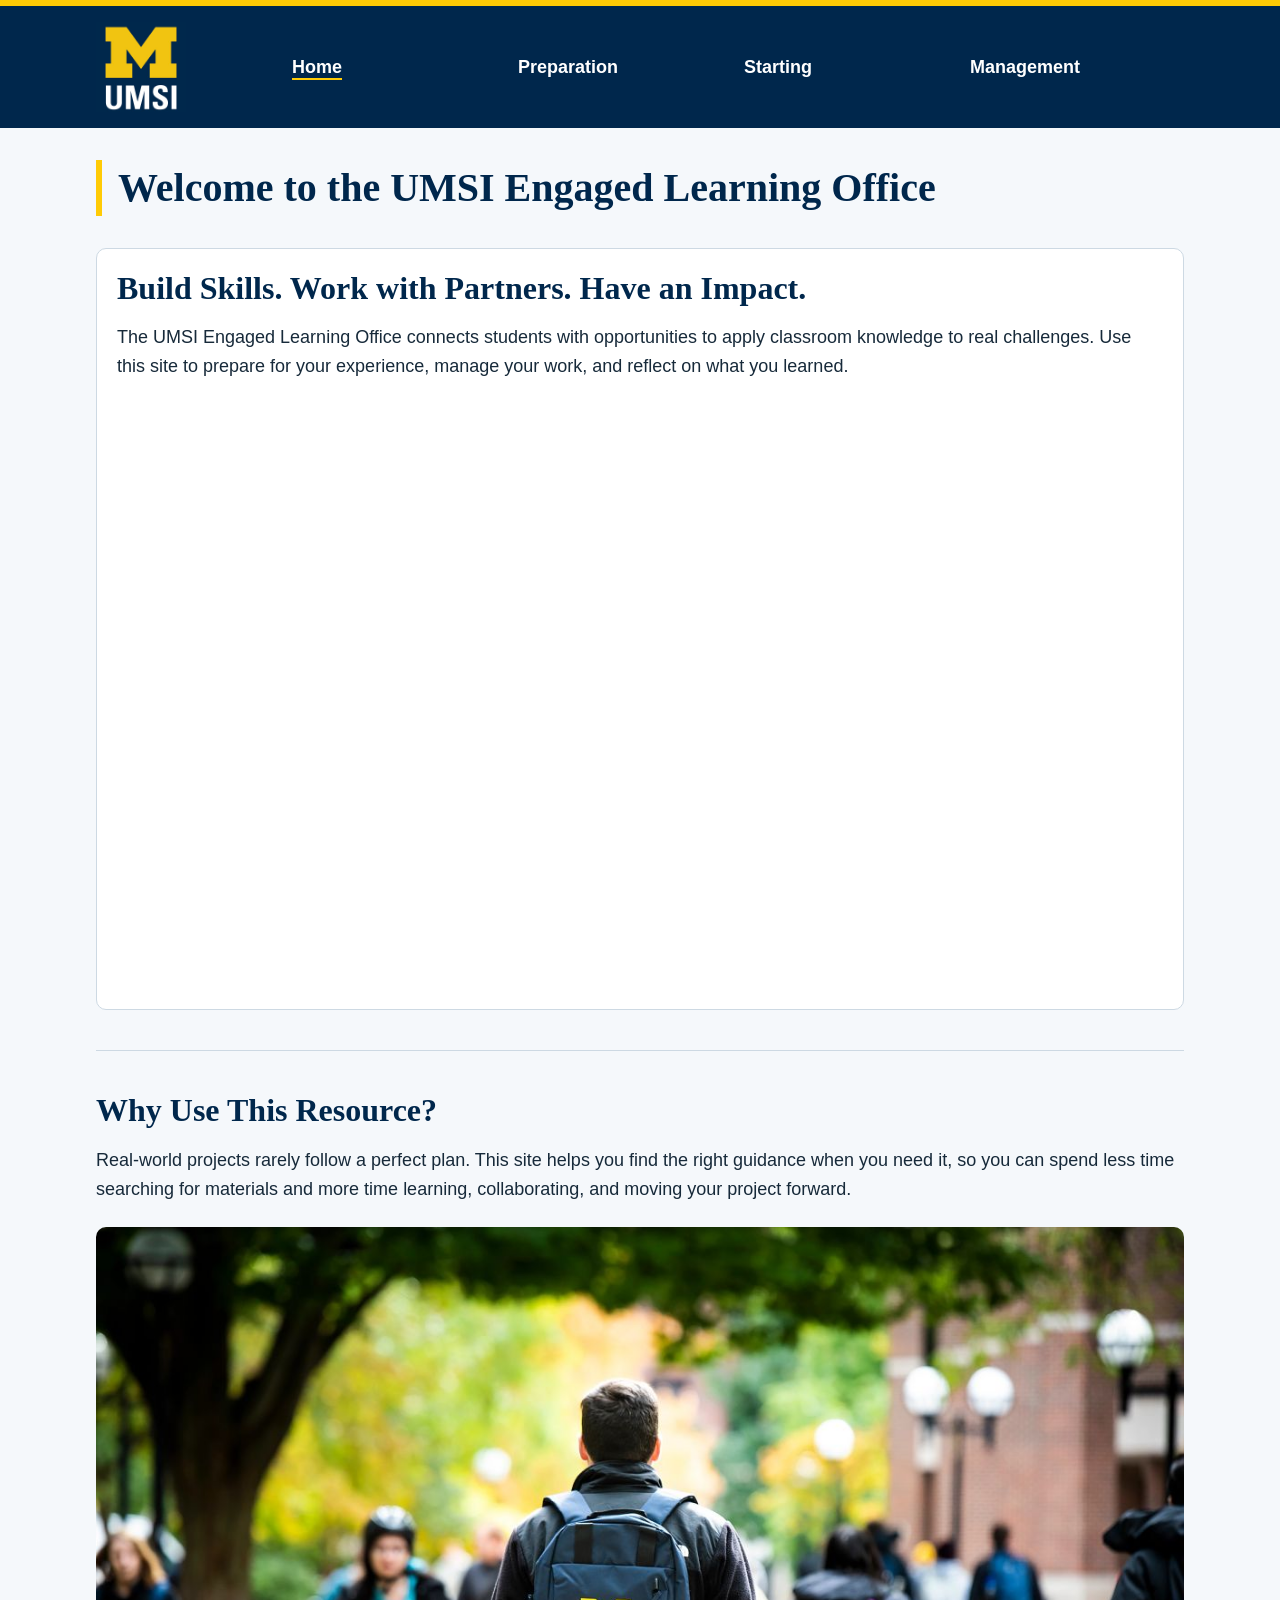
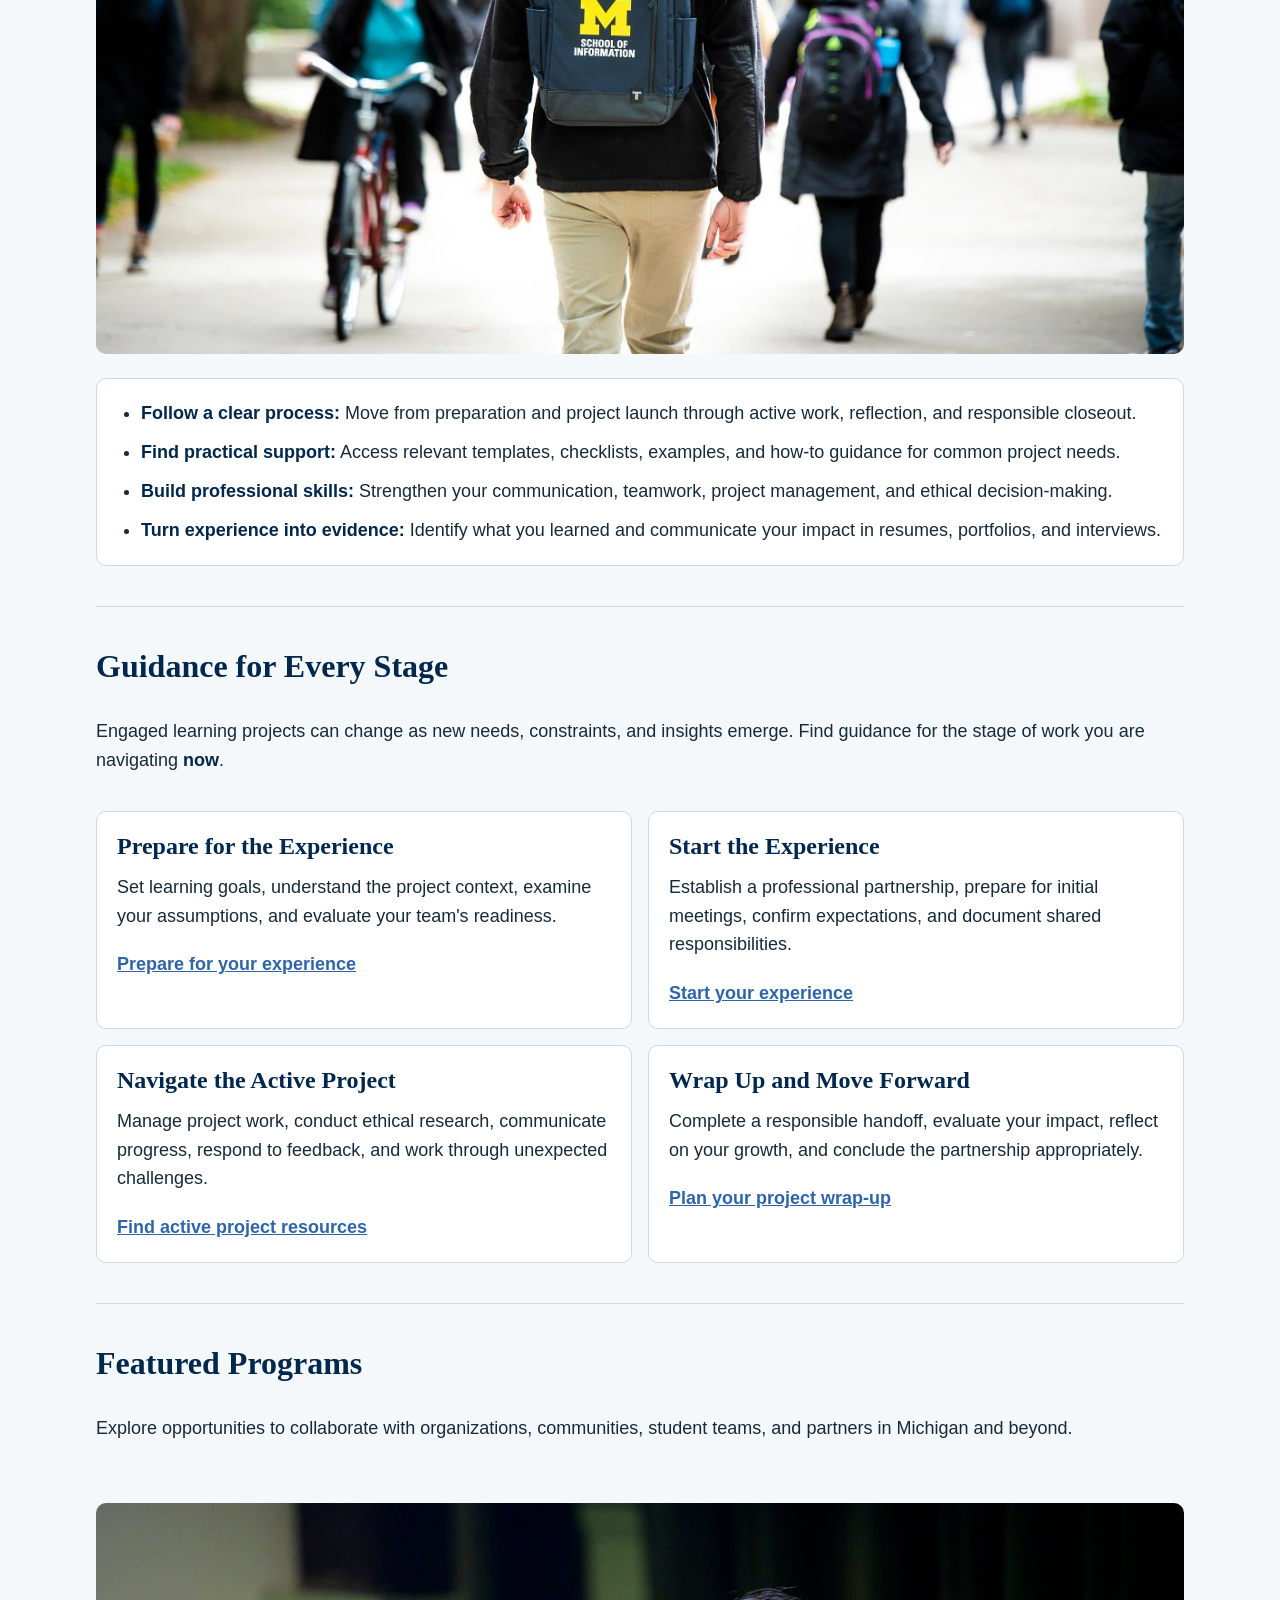
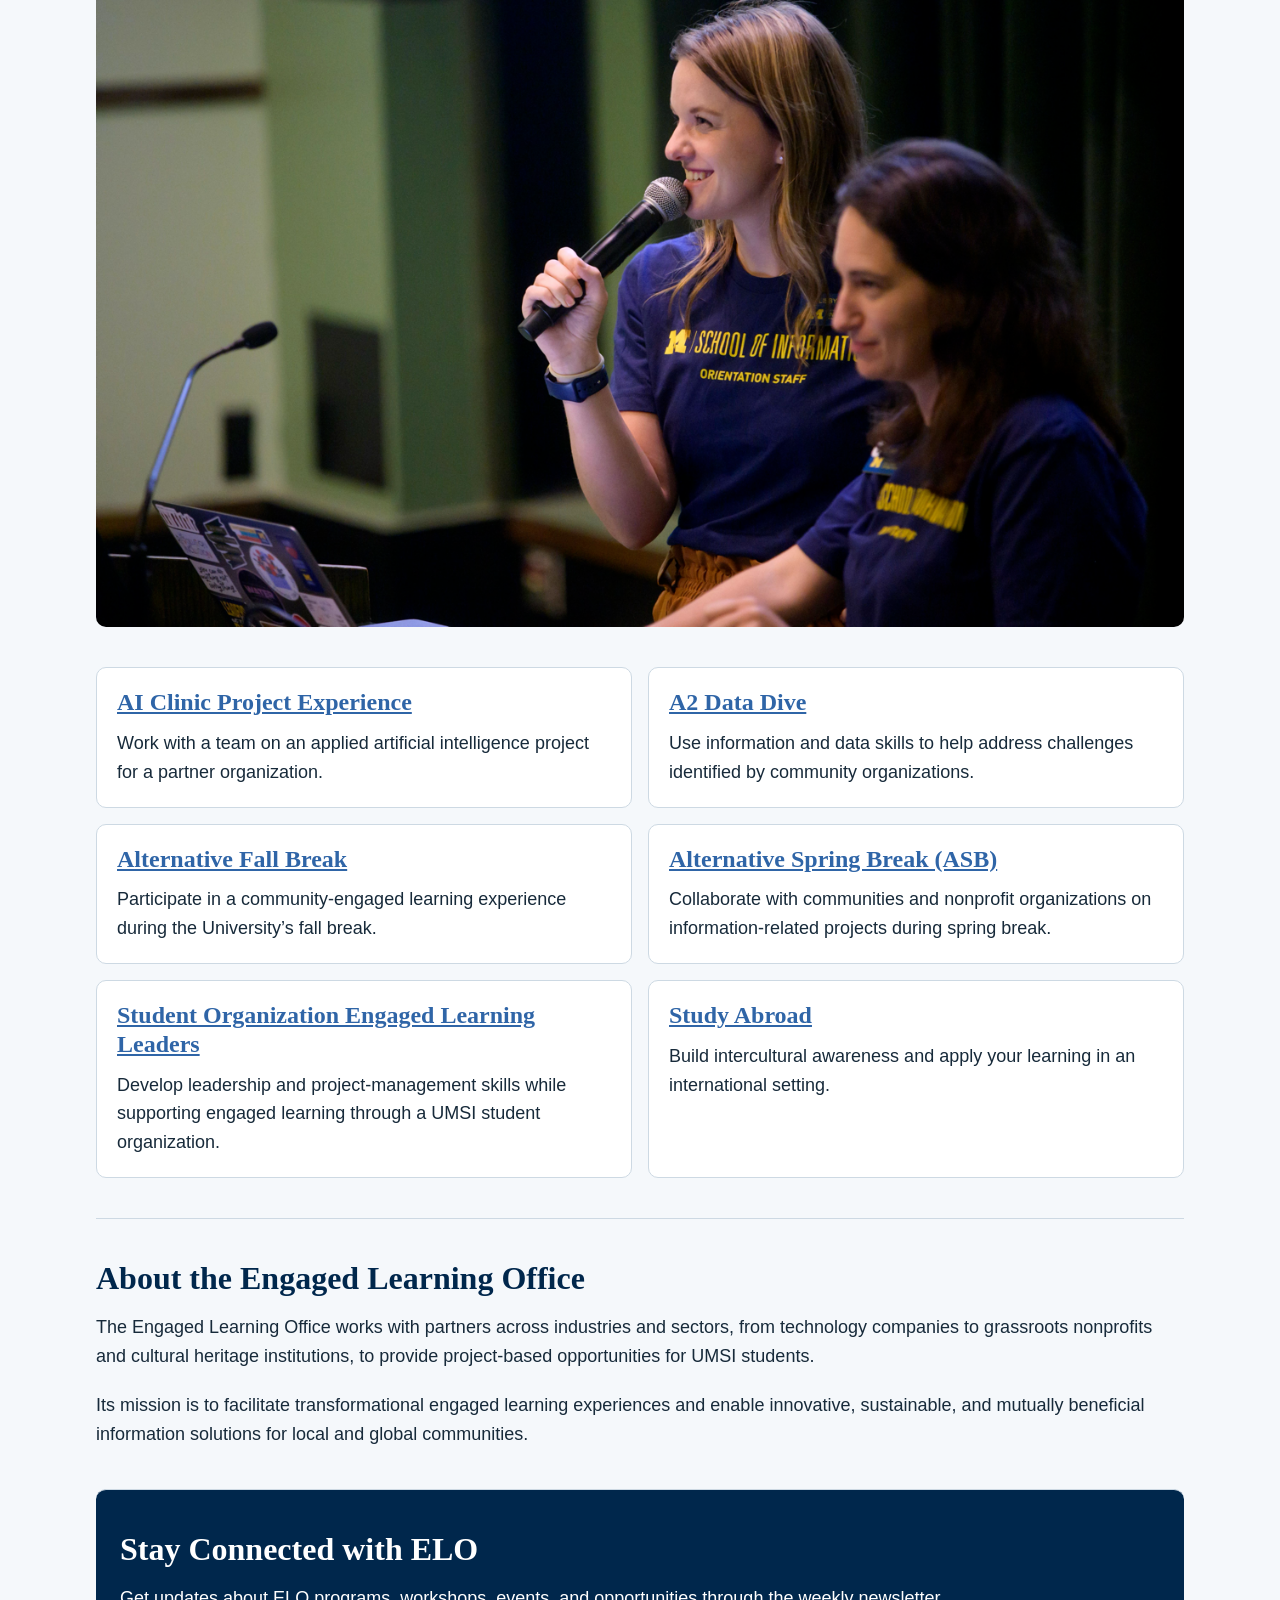
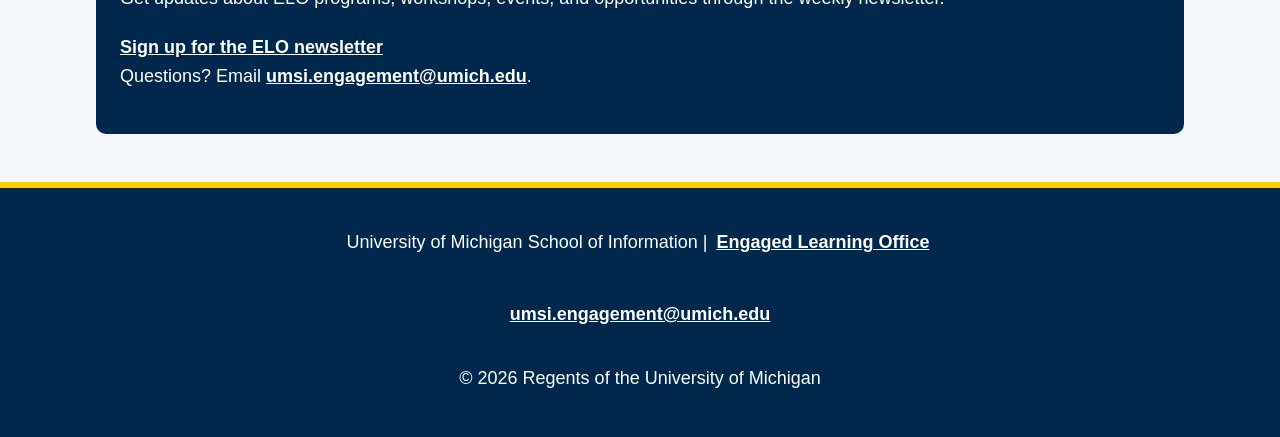
==== commit dff139f2: "Add files via upload" ====
--- a/index.html
+++ b/index.html
@@ -117,7 +117,7 @@
       <p>Build intercultural awareness and apply your learning in an international setting. </p>
     </article>
    </section>
-  <section class="card">
+  <section>
     <h2>About the Engaged Learning Office</h2>
     <p>The Engaged Learning Office works with partners across industries and sectors, from technology companies to grassroots nonprofits and cultural heritage institutions, to provide project-based opportunities for UMSI students.</p>
     <p>Its mission is to facilitate transformational engaged learning experiences and enable innovative, sustainable, and mutually beneficial information solutions for local and global communities.</p>
--- a/css/style.css
+++ b/css/style.css
@@ -2,7 +2,7 @@
     background-color: #f5f8fb;
     color: #172a3a;
     font-family: Arial, Helvetica, sans-serif;
-    font-size: clamp(0.9375rem, 0.9rem + 0.2vw, 1rem);
+    font-size: clamp(0.9375rem, 0.85rem + 0.3818vw, 1.125rem);
     line-height: 1.6;
 }
 h1, h2, h3 {
@@ -12,14 +12,14 @@
     line-height: 1.2;
 }
 h1 {
-    font-size: clamp(1.55rem, 1.35rem + 1vw, 2rem);
+    font-size: clamp(1.55rem, 1rem + 2.2727vw, 2.5rem);
 }
 h2 {
-    font-size: clamp(1.3rem, 1.16rem + 0.7vw, 1.6rem);
+    font-size: clamp(1.3rem, 0.8rem + 2.0091vw, 2rem);
     margin-bottom: 1rem;
 }
 h3 {
-    font-size: clamp(1.1rem, 1.03rem + 0.35vw, 1.25rem);
+    font-size: clamp(1.1rem, 0.85rem + 1.0045vw, 1.5rem);
     margin-bottom: 0.75rem;
 }
 
@@ -100,6 +100,7 @@
     display: grid;
     gap: 0.5rem;
     grid-template-columns: repeat(4, 1fr);
+    justify-content: center;
     list-style: none;
     margin: 0;
     padding: 0;
@@ -113,7 +114,7 @@
     align-items: center;
     color: #ffffff;
     display: flex;
-    font-size: clamp(0.78rem, 0.64rem + 0.65vw, 0.95rem);
+    font-size: clamp(0.78rem, 0.5rem + 1.1591vw, 1.125rem);
     justify-content: center;
     justify-self: center;
     min-height: 44px;
@@ -121,8 +122,8 @@
     text-align: center;
     text-decoration-color: transparent;
     text-decoration-line: underline;
-    text-decoration-thickness: 4px;
-    text-underline-offset: 0.2rem;
+    text-decoration-thickness: 2px;
+    text-underline-offset: 0.3rem;
     white-space: nowrap;
     width: fit-content;
 }
@@ -178,7 +179,7 @@
 .card-grid {
     display: grid;
     gap: 1rem;
-    grid-template-columns: repeat(2, minmax(0, 1fr));
+    grid-template-columns: repeat(auto-fit, minmax(min(100%, 26rem), 1fr));
 }
 /* Source: https://developer.mozilla.org/en-US/docs/Learn_web_development/Core/CSS_layout/Grids */
 
@@ -200,7 +201,7 @@
 .content-list, .step-list {
     padding: 1.25rem 1.25rem 0 2.75rem;
 }
-.card.content-list {
+.card.content-list, .card.step-list {
     padding-bottom: 1.25rem;
 }
 .content-list li:last-child, .step-list li:last-child {
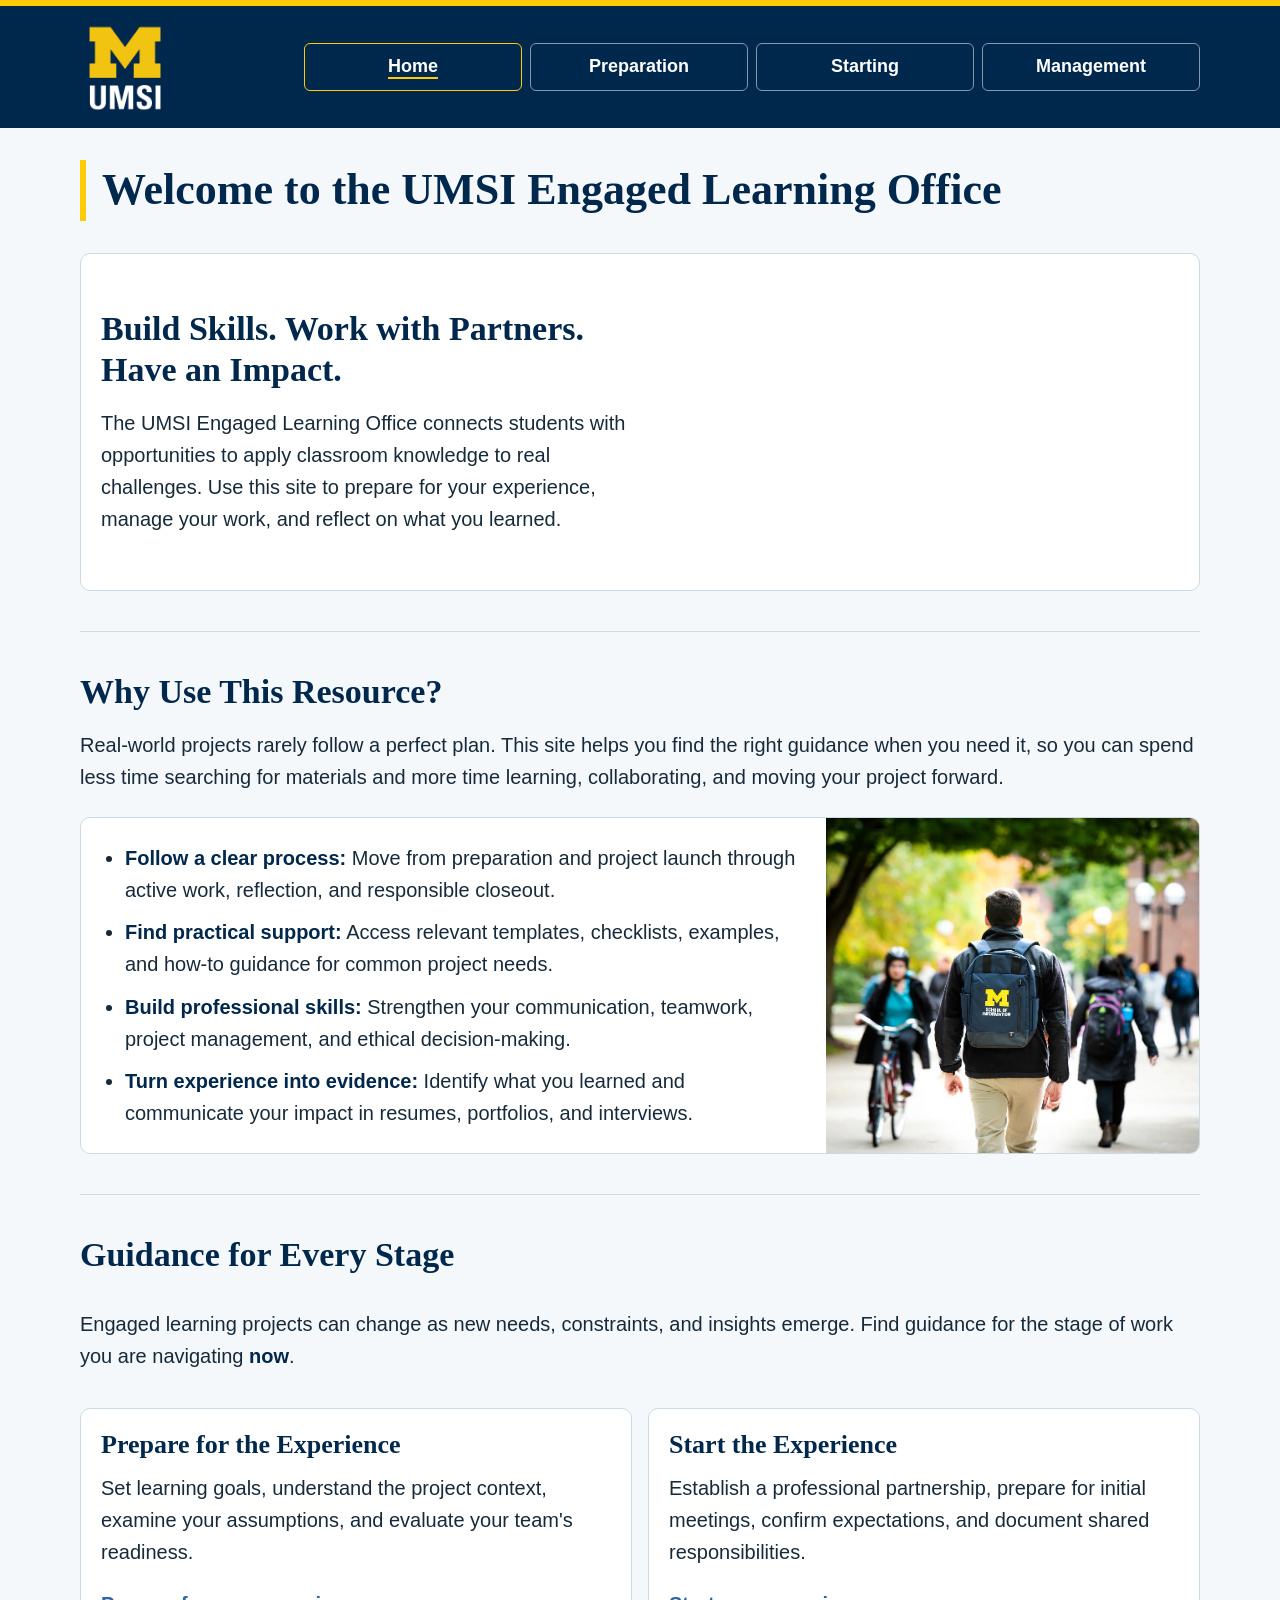
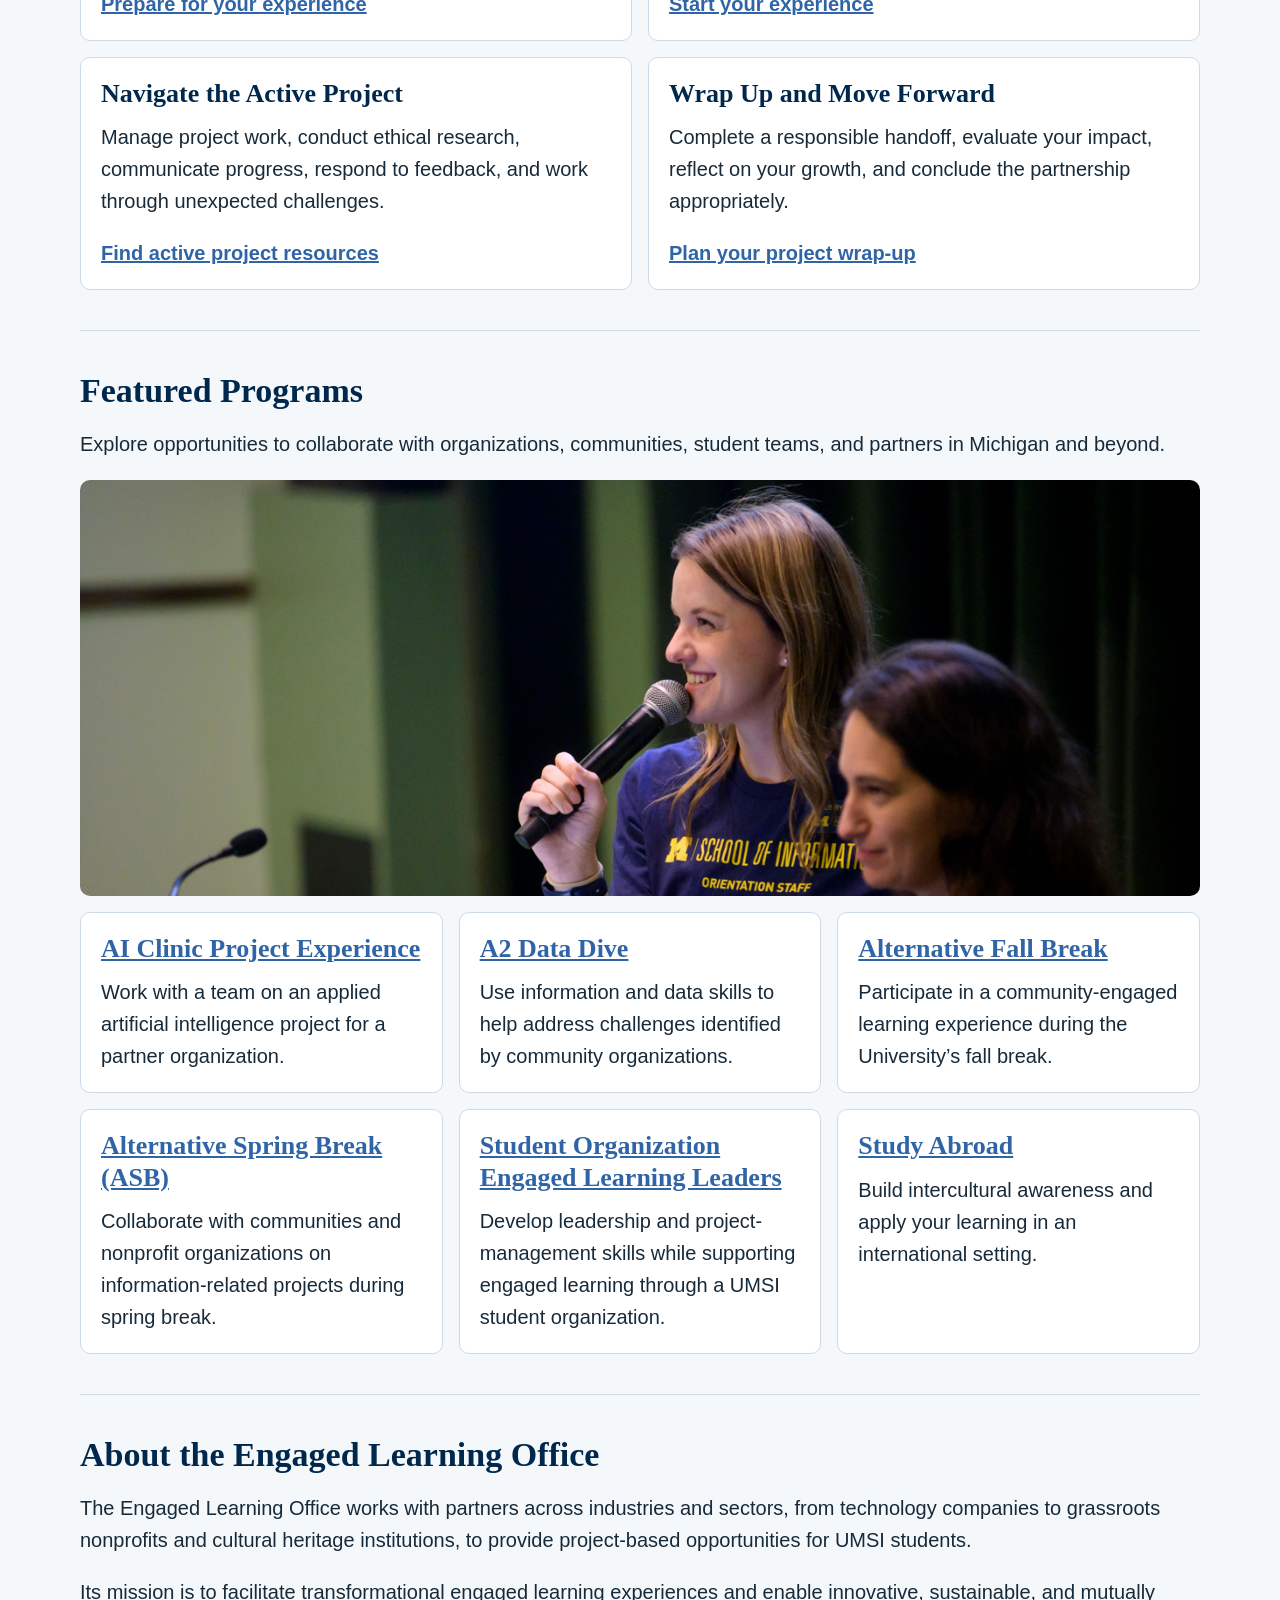
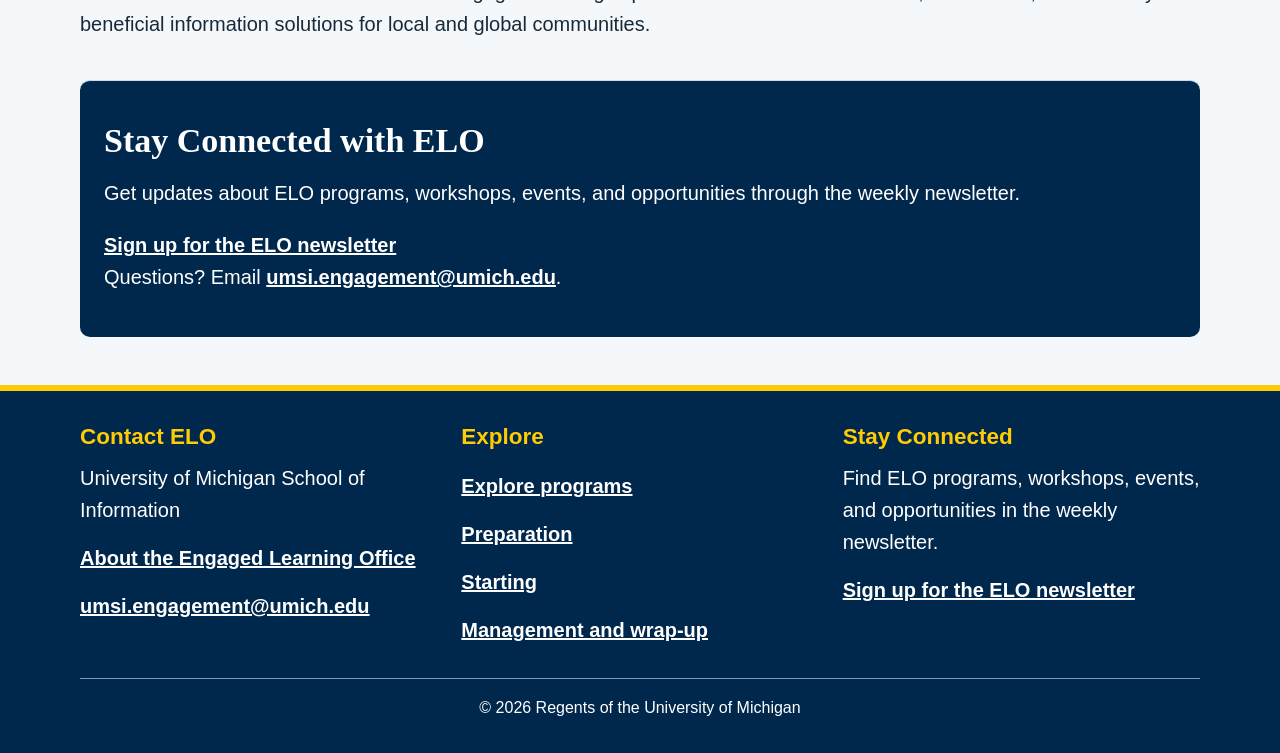
==== commit 5f5187ff: "Add files via upload" ====
--- a/index.html
+++ b/index.html
@@ -4,9 +4,10 @@
     <meta charset="UTF-8">
     <meta name="viewport" content="width=device-width, initial-scale=1.0">
     <title>Engaged Learning Resources | UMSI</title>
-    <link rel="icon" href="images/UMSI_signature_vertical_informal_solidblue.jpg" type="image/jpeg">
+    <link rel="icon" href="images/umsi_signature_vertical_informal_solidblue.jpg" type="image/jpeg">
     <link rel="stylesheet" href="css/html5reset.css">
     <link rel="stylesheet" href="css/style.css">
+    <script src="js/site.js" defer></script>
 
 </head>
 <body>
@@ -14,7 +15,7 @@
     <header class="site-header">
         <a class="skip-link" href = "#main">Skip to Main Content</a>
         <div class="header-inner">
-        <img class="site-logo" src="images/UMSI_signature_vertical_informal_solidblue.jpg" alt="UMSI Logo">
+        <img class="site-logo" src="images/umsi_signature_vertical_informal_solidblue.jpg" alt="UMSI Logo">
         <nav class="site-nav" aria-label="Primary navigation">
             <ul>
                 <li><a href = "index.html" aria-current="page">Home</a></li>
@@ -28,12 +29,14 @@
     <main class="main-content" id="main">
     <h1 class="page-title">Welcome to the UMSI Engaged Learning Office</h1>
     <section class="card video-intro">
+      <div class="intro-copy">
       <h2>Build Skills. Work with Partners. Have an Impact.</h2>
       <p>
        The UMSI Engaged Learning Office connects students with opportunities to apply classroom knowledge to real challenges. Use this site to prepare for your experience, manage your work, and reflect on what you learned.
       </p>
 
-      <iframe width="560" height="315" src="https://www.youtube.com/embed/81ZO9RfIJEQ?si=tBp82YWZMl1u7CVS" title="YouTube video player" allow="accelerometer; autoplay; clipboard-write; encrypted-media; gyroscope; picture-in-picture; web-share" referrerpolicy="strict-origin-when-cross-origin" allowfullscreen></iframe>
+      </div>
+      <iframe width="560" height="315" src="https://www.youtube.com/embed/81ZO9RfIJEQ?si=tBp82YWZMl1u7CVS" title="UMSI students engage with real clients and real challenges" allow="accelerometer; autoplay; clipboard-write; encrypted-media; gyroscope; picture-in-picture; web-share" referrerpolicy="strict-origin-when-cross-origin" allowfullscreen></iframe>
          <!-- Note: this iframe might cause an Axe ARIA error - that's not on you that's on YouTube! -->
     </section>
 
@@ -42,13 +45,16 @@
 
     <p>Real-world projects rarely follow a perfect plan. This site helps you find the right guidance when you need it, so you can spend less time searching for materials and more time learning, collaborating, and moving your project forward.
     </p>
-        <img src="images/UMSI_CampusFall_UMSIBackpack_02.jpg" alt="A student wears a UMSI backpack in fall on the drag.">
-    <ul class="card content-list">
+    <div class="media-split card media-card">
+        
+    <ul class="content-list">
         <li><strong>Follow a clear process:</strong> Move from preparation and project launch through active work, reflection, and responsible closeout.</li>
         <li><strong>Find practical support:</strong> Access relevant templates, checklists, examples, and how-to guidance for common project needs.</li>
         <li><strong>Build professional skills:</strong> Strengthen your communication, teamwork, project management, and ethical decision-making.</li>
         <li><strong>Turn experience into evidence:</strong> Identify what you learned and communicate your impact in resumes, portfolios, and interviews.</li>
     </ul>
+    <img src="images/umsi_campusfall_umsibackpack_02.jpg" alt="A student wears a UMSI backpack in fall on the drag.">
+    </div>
 </section>
 
  <section class="card-grid">
@@ -80,13 +86,12 @@
   </article>
   </section>
 
-   <section class="card-grid" id="featured-programs">
+   <section id="featured-programs">
     <h2>Featured Programs</h2>
     <p>Explore opportunities to collaborate with organizations, communities, student teams, and partners in Michigan and beyond.</p>
-
-    <img src="images/featured_programs.png" alt="A UMSI member speaks at an event.">
+    <div class="card-grid program-grid">
+    <img class="program-banner" src="images/featured_programs.png" alt="A UMSI member speaks at an event.">
     <!-- Image alternative text was developed with OpenAI Codex after reviewing the selected images. OpenAI. (2026). Codex [Large language model]. -->
-
     <article class="card">
     <h3><a href="https://mcompass.umich.edu/_portal/tds-program-brochure?programid=12810">AI Clinic Project Experience</a></h3>
     <p>Work with a team on an applied artificial intelligence project for a partner organization.</p>
@@ -116,6 +121,7 @@
       <h3><a href="https://www.si.umich.edu/student-life/study-abroad">Study Abroad</a></h3>
       <p>Build intercultural awareness and apply your learning in an international setting. </p>
     </article>
+    </div>
    </section>
   <section>
     <h2>About the Engaged Learning Office</h2>
@@ -136,11 +142,34 @@
 
     </main>
     <footer class="site-footer">
-        <p>University of Michigan School of Information | <a href="https://www.si.umich.edu/programs/engaged-learning/about-engaged-learning-office">Engaged Learning Office </a></p>
-      <address>
-        <a href="mailto:umsi.engagement@umich.edu">umsi.engagement@umich.edu</a>
-      </address>
-      <p>&copy; 2026 Regents of the University of Michigan</p>
+      <div class="footer-inner">
+        <section>
+          <h2>Contact ELO</h2>
+          <p>University of Michigan School of Information</p>
+          <a href="https://www.si.umich.edu/programs/engaged-learning/about-engaged-learning-office">About the Engaged Learning Office</a>
+          <address>
+            <a href="mailto:umsi.engagement@umich.edu">umsi.engagement@umich.edu</a>
+          </address>
+        </section>
+        <section>
+          <h2>Explore</h2>
+          <nav aria-label="Footer resources">
+            <ul>
+              <li><a href="index.html#featured-programs">Explore programs</a></li>
+              <li><a href="prep.html">Preparation</a></li>
+              <li><a href="start.html">Starting</a></li>
+              <li><a href="during.html">Management and wrap-up</a></li>
+            </ul>
+          </nav>
+        </section>
+        <section>
+          <h2>Stay Connected</h2>
+          <p>Find ELO programs, workshops, events, and opportunities in the weekly newsletter.</p>
+          <a href="https://umsi.info/elo-newsletter">Sign up for the ELO newsletter</a>
+        </section>
+      </div>
+      <!-- /* ELO information: https://www.si.umich.edu/programs/engaged-learning/about-engaged-learning-office */ -->
+      <p class="footer-copyright">&copy; <span id="current-year">2026</span> Regents of the University of Michigan</p>
     </footer>
 </body>
 </html>
--- a/css/style.css
+++ b/css/style.css
@@ -2,7 +2,7 @@
     background-color: #f5f8fb;
     color: #172a3a;
     font-family: Arial, Helvetica, sans-serif;
-    font-size: clamp(0.9375rem, 0.85rem + 0.3818vw, 1.125rem);
+    font-size: clamp(1rem, 0.875rem + 0.625vw, 1.25rem);
     line-height: 1.6;
 }
 h1, h2, h3 {
@@ -12,16 +12,17 @@
     line-height: 1.2;
 }
 h1 {
-    font-size: clamp(1.55rem, 1rem + 2.2727vw, 2.5rem);
+    font-size: clamp(1.625rem, 0.875rem + 2.5vw, 2.75rem);
 }
 h2 {
-    font-size: clamp(1.3rem, 0.8rem + 2.0091vw, 2rem);
+    font-size: clamp(1.375rem, 0.875rem + 1.75vw, 2.125rem);
     margin-bottom: 1rem;
 }
 h3 {
-    font-size: clamp(1.1rem, 0.85rem + 1.0045vw, 1.5rem);
+    font-size: clamp(1.125rem, 0.875rem + 1vw, 1.625rem);
     margin-bottom: 0.75rem;
 }
+/* Source for responsive font sizes: https://developer.mozilla.org/en-US/docs/Web/CSS/clamp */
 
 p, ul, ol, table {
     margin-bottom: 1.25rem;
@@ -46,9 +47,13 @@
     text-decoration-thickness: 3px;
 }
 a:focus {
-    outline: 3px solid #ffcb05;
+    outline: 3px solid #00274c;
     outline-offset: 3px;
 }
+.site-header a:focus, .site-footer a:focus, .contact-panel a:focus {
+    outline-color: #ffcb05;
+}
+/* Source for focus indicator contrast: https://www.w3.org/WAI/WCAG22/Understanding/non-text-contrast.html */
 img {
     display: block;
     height: auto;
@@ -99,7 +104,7 @@
 .site-nav ul {
     display: grid;
     gap: 0.5rem;
-    grid-template-columns: repeat(4, 1fr);
+    grid-template-columns: repeat(2, minmax(0, 1fr));
     justify-content: center;
     list-style: none;
     margin: 0;
@@ -112,26 +117,29 @@
 }
 .site-nav a {
     align-items: center;
+    border: 1px solid #8198ae;
+    border-radius: 6px;
+    box-sizing: border-box;
     color: #ffffff;
     display: flex;
-    font-size: clamp(0.78rem, 0.5rem + 1.1591vw, 1.125rem);
+    font-size: clamp(1rem, 0.9rem + 0.35vw, 1.125rem);
     justify-content: center;
-    justify-self: center;
+    line-height: 1.4;
     min-height: 44px;
-    padding: 0.35rem 0.25rem;
+    padding: 0.625rem 0.75rem;
     text-align: center;
     text-decoration-color: transparent;
     text-decoration-line: underline;
     text-decoration-thickness: 2px;
     text-underline-offset: 0.3rem;
-    white-space: nowrap;
-    width: fit-content;
 }
 .site-nav a:hover, .site-nav a:focus {
+    border-color: #ffcb05;
     color: #ffffff;
     text-decoration-color: #ffcb05;
 }
 .site-nav a[aria-current="page"] {
+    border-color: #ffcb05;
     color: #ffffff;
     text-decoration-color: #ffcb05;
 }
@@ -145,7 +153,7 @@
     margin-bottom: 2rem;
     padding: 0.25rem 0 0.25rem 1rem;
 }
-.main-content > section + section, .main-content > section + aside {
+.main-content > section + section, .main-content > section + aside, .page-content > section + section {
     border-top: 1px solid #cdd9e3;
     margin-top: 2.5rem;
     padding-top: 2.5rem;
@@ -153,6 +161,22 @@
 .main-content img {
     border-radius: 10px;
     margin: 1.5rem auto;
+}
+
+.page-content, .media-split > div {
+    min-width: 0;
+}
+.page-content h2, .page-content h3 {
+    margin-bottom: 1rem;
+}
+.page-content p {
+    margin-bottom: 0.75rem;
+}
+.page-content .media-split {
+    margin: 2rem 0;
+}
+h2[id], h3[id], section[id] {
+    scroll-margin-top: 1.5rem;
 }
 
 .card {
@@ -163,6 +187,19 @@
 }
 .card > :last-child {
     margin-bottom: 0;
+}
+.media-card {
+    overflow: hidden;
+    padding: 0;
+}
+.media-card > .content-list {
+    margin: 0;
+    padding: 1.5rem 1.5rem 1.5rem 2.75rem;
+}
+.media-card > img {
+    border-radius: 0;
+    margin: 0;
+    width: 100%;
 }
 .video-intro {
     background-color: #ffffff;
@@ -182,12 +219,17 @@
     grid-template-columns: repeat(auto-fit, minmax(min(100%, 26rem), 1fr));
 }
 /* Source: https://developer.mozilla.org/en-US/docs/Learn_web_development/Core/CSS_layout/Grids */
+/* Source for preventing narrow-screen grid overflow: https://developer.mozilla.org/en-US/docs/Web/CSS/min */
 
 .card-grid > h2, .card-grid > p, .card-grid > img {
     grid-column: 1 / -1;
 }
 .card-grid .card {
     margin: 0;
+}
+.program-grid > .program-banner {
+    margin: 0;
+    width: 100%;
 }
 .content-flow > h3 {
     border-left: 5px solid #ffcb05;
@@ -195,7 +237,7 @@
     padding-left: 0.75rem;
 }
 .content-flow > .card {
-    margin-top: 1.25rem;
+    margin-top: 1rem;
 }
 
 .content-list, .step-list {
@@ -250,8 +292,68 @@
 }
 /* Source: https://developer.mozilla.org/en-US/docs/Web/CSS/overflow-x */
 
+.error-intro {
+    max-width: 44rem;
+}
+.error-code {
+    color: #00274c;
+    font-family: Georgia, "Times New Roman", serif;
+    font-size: clamp(4rem, 10vw, 7rem);
+    font-weight: bold;
+    line-height: 1;
+    margin-bottom: 1rem;
+}
+.resource-filter {
+    background-color: #e8f0f7;
+    border: 1px solid #8198ae;
+    border-radius: 6px;
+    margin: 1.25rem 0;
+    padding: 1rem;
+}
+.resource-filter label {
+    color: #00274c;
+    display: block;
+    font-weight: bold;
+    margin-bottom: 0.5rem;
+}
+.resource-filter p {
+    margin-bottom: 0.75rem;
+}
+.filter-controls {
+    display: flex;
+    flex-wrap: wrap;
+    gap: 0.75rem;
+    margin-bottom: 0.75rem;
+}
+/* Source for wrapping filter controls: https://developer.mozilla.org/en-US/docs/Web/CSS/CSS_flexible_box_layout/Basic_concepts_of_flexbox */
+.filter-controls input {
+    background-color: #ffffff;
+    border: 1px solid #5e7891;
+    border-radius: 6px;
+    box-sizing: border-box;
+    color: #172a3a;
+    flex: 1 1 14rem;
+    font: inherit;
+    min-height: 44px;
+    min-width: 0;
+    padding: 0.5rem 0.75rem;
+}
+.filter-controls button {
+    cursor: pointer;
+    font: inherit;
+    font-weight: bold;
+    min-height: 44px;
+}
+.filter-controls input:focus, .filter-controls button:focus {
+    outline: 3px solid #00274c;
+    outline-offset: 3px;
+}
+.resource-filter p:last-child {
+    margin-bottom: 0;
+}
+
 .table-scroll:focus {
-    outline: 3px solid #ffcb05;
+    outline: 3px solid #00274c;
     outline-offset: 3px;
 }
 
@@ -286,21 +388,114 @@
     border-top: 6px solid #ffcb05;
     color: #ffffff;
     padding: 2rem 1rem;
-    text-align: center;
+    text-align: left;
+}
+.footer-inner {
+    display: grid;
+    gap: 1.5rem;
+    margin: 0 auto;
+    max-width: 1088px;
+}
+.site-footer h2 {
+    color: #ffcb05;
+    font-family: inherit;
+    font-size: 1.125em;
+    margin-bottom: 0.75rem;
 }
 .site-footer p, .site-footer address {
-    margin: 0 auto 0.75rem;
-    max-width: 672px;
+    margin: 0 0 0.5rem;
 }
 .site-footer address {
     font-style: normal;
 }
+.site-footer ul {
+    list-style: none;
+    margin: 0;
+    padding: 0;
+}
+.site-footer li {
+    margin: 0;
+}
 .site-footer a {
-    color: #ffffff;
-    display: inline-block;
+    align-items: center;
+    box-sizing: border-box;
+    color: #ffffff;
+    display: inline-flex;
     min-height: 44px;
-    padding: 0.5rem 0.25rem;
+    padding: 0.5rem 0;
 }
 .site-footer a:hover, .site-footer a:focus {
     color: #ffcb05;
 }
+.site-footer .footer-copyright {
+    border-top: 1px solid #8198ae;
+    font-size: 1rem;
+    margin: 1.5rem auto 0;
+    max-width: 1088px;
+    padding-top: 1rem;
+    text-align: center;
+}
+
+@media (min-width: 48rem) {
+    .site-nav ul {
+        grid-template-columns: repeat(4, minmax(0, 1fr));
+    }
+    .footer-inner {
+        grid-template-columns: repeat(3, minmax(0, 1fr));
+    }
+}
+/* Source for responsive media queries: https://developer.mozilla.org/en-US/docs/Web/CSS/CSS_media_queries/Using_media_queries */
+
+@media (min-width: 64rem) {
+    .main-content, .header-inner, .footer-inner, .site-footer .footer-copyright {
+        max-width: 1120px;
+    }
+    .video-intro, .media-split {
+        display: grid;
+        gap: 1.5rem;
+    }
+    .video-intro {
+        align-items: center;
+        grid-template-columns: repeat(2, minmax(0, 1fr));
+    }
+    .intro-copy > p:last-child {
+        margin-bottom: 0;
+    }
+    .media-split {
+        align-items: center;
+        grid-template-columns: minmax(0, 1fr) 18rem;
+        margin: 1.5rem 0;
+    }
+    .main-content > section > .media-split:first-child, .page-content > section > .media-split:first-child {
+        margin-top: 0;
+    }
+    .media-split > img {
+        height: auto;
+        margin: 0;
+        width: 100%;
+    }
+    .media-split.media-card {
+        align-items: stretch;
+        gap: 0;
+        grid-template-columns: minmax(0, 2fr) minmax(0, 1fr);
+    }
+    .media-card > img {
+        height: 100%;
+        min-height: 0;
+        object-fit: cover;
+    }
+    /* Source for filling the image area without distortion: https://developer.mozilla.org/en-US/docs/Web/CSS/object-fit */
+    .media-split .content-flow > h2:first-child, .media-split .content-flow > h3:first-child {
+        margin-top: 0;
+    }
+    .program-grid {
+        grid-template-columns: repeat(3, minmax(0, 1fr));
+    }
+    .program-grid > .program-banner {
+        height: 26rem;
+        object-fit: cover;
+        object-position: center 25%;
+    }
+    /* Source for image fitting and alignment: https://developer.mozilla.org/en-US/docs/Web/CSS/object-fit */
+}
+/* Source for grid layouts: https://developer.mozilla.org/en-US/docs/Web/CSS/CSS_grid_layout/Basic_concepts_of_grid_layout */
